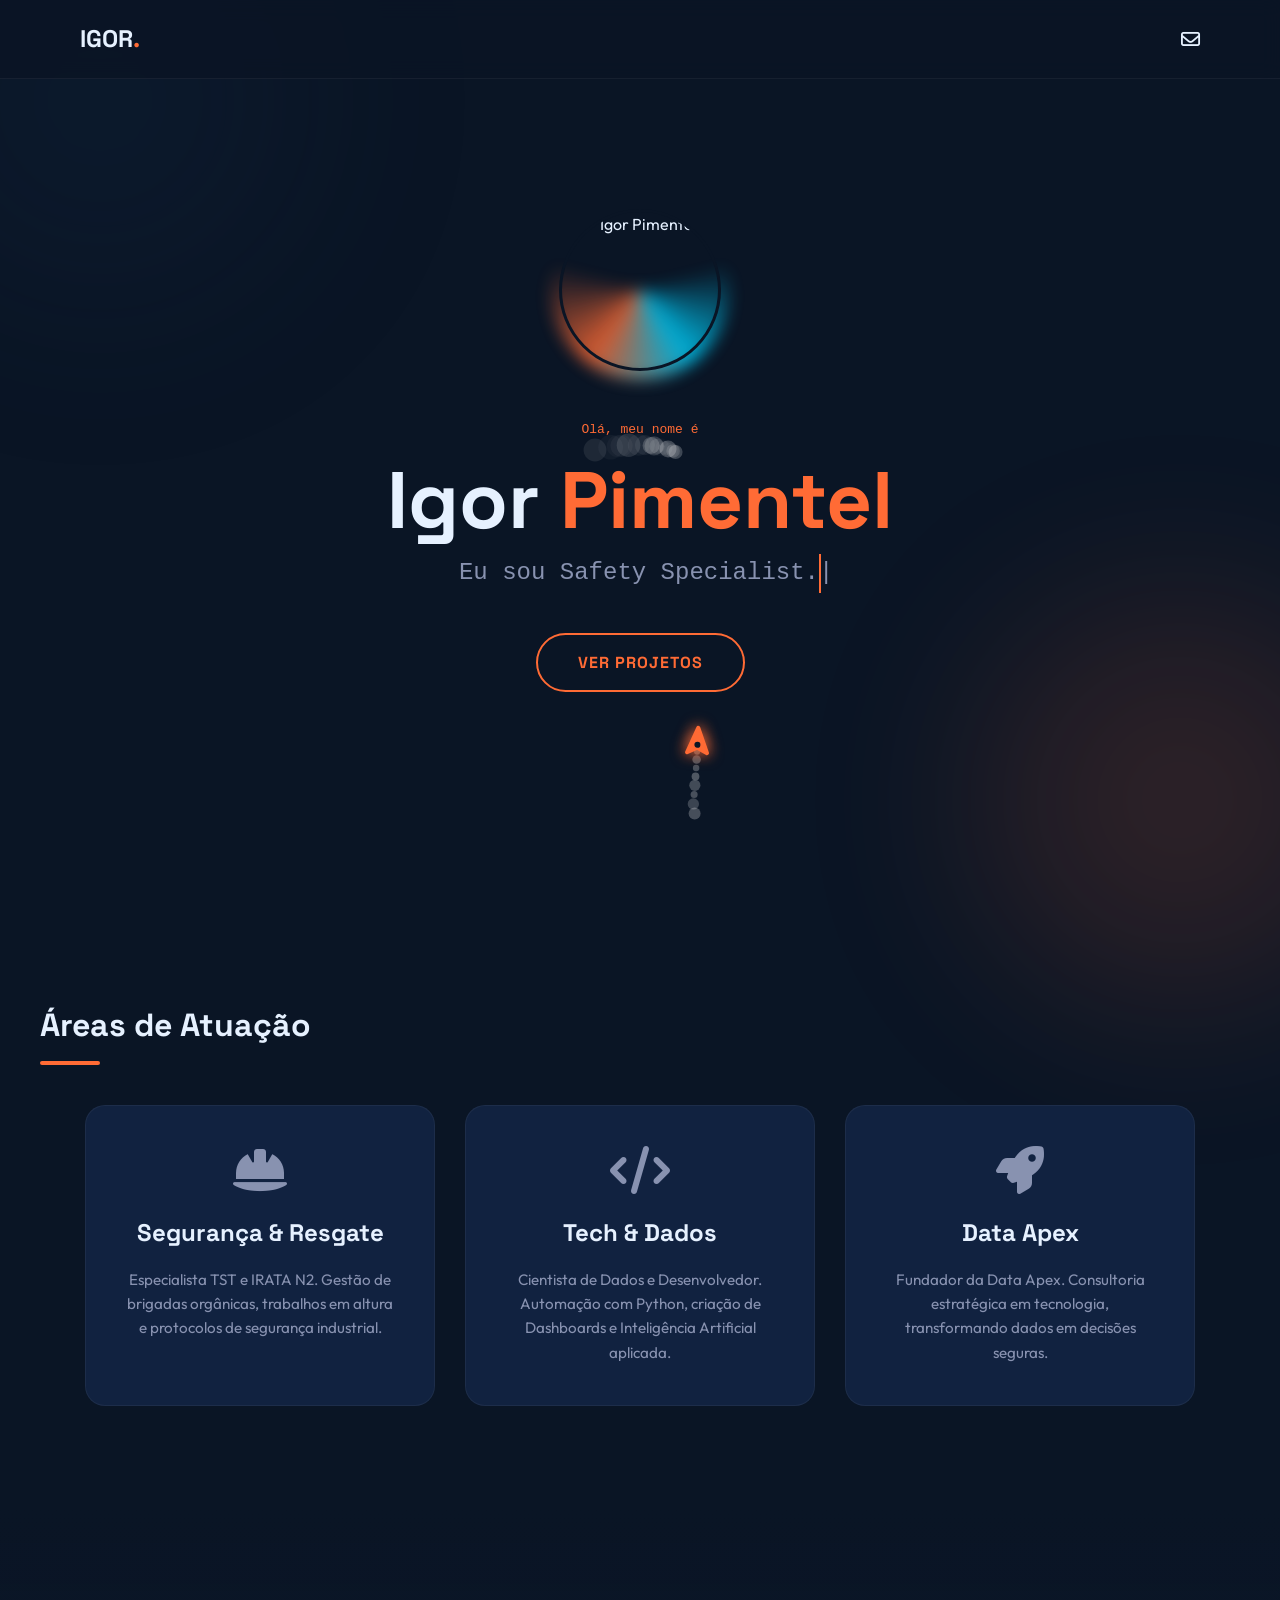
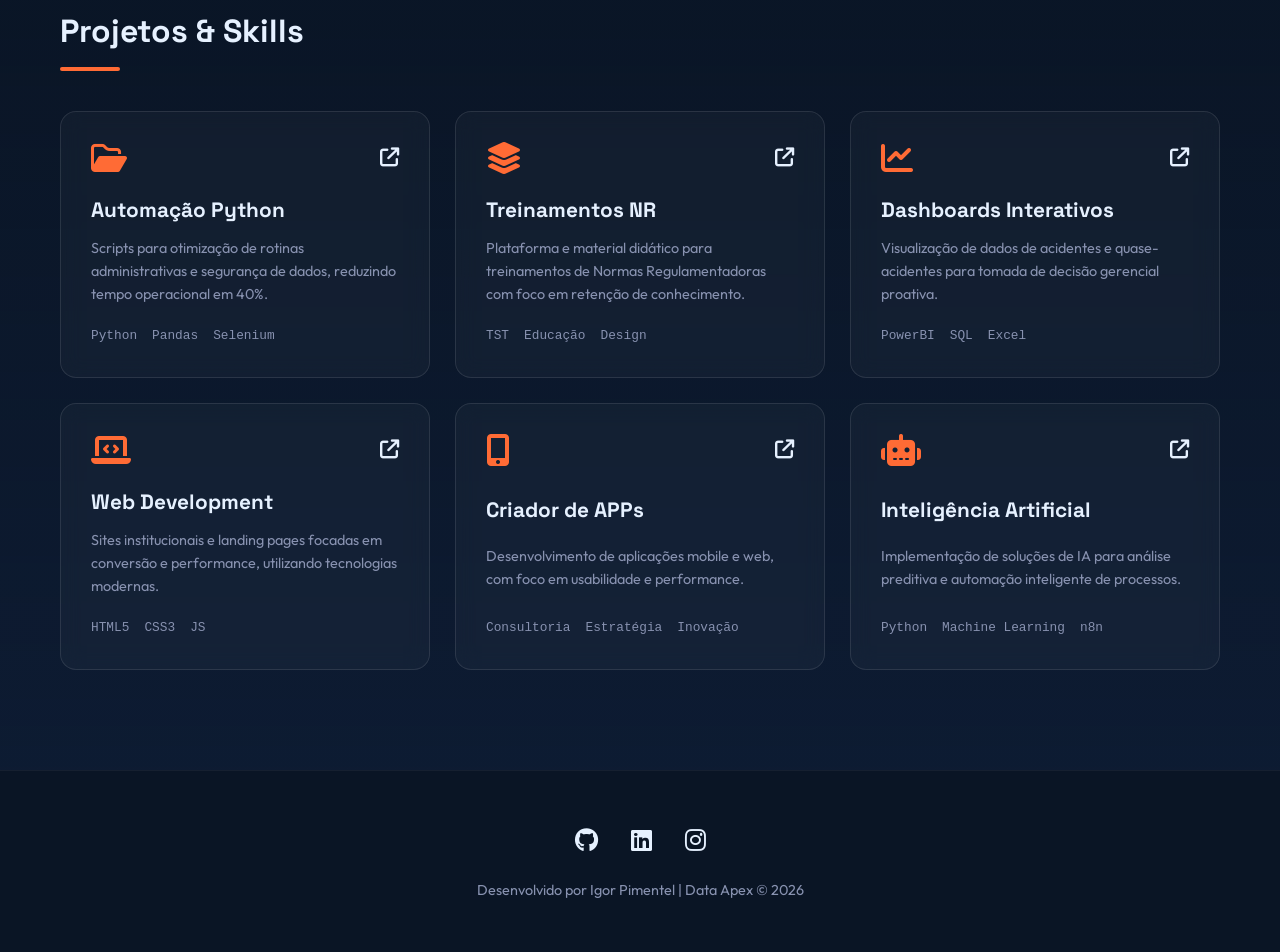
==== index.html @ d1f138ff "ATUALIZANDO FOTO DE PERFIL" ====
<!DOCTYPE html>
<html lang="pt-br">
<head>
    <meta charset="UTF-8">
    <meta name="viewport" content="width=device-width, initial-scale=1.0">
    <title>Igor Pimentel | Portfólio</title>
    <link rel="preconnect" href="https://fonts.googleapis.com">
    <link rel="preconnect" href="https://fonts.gstatic.com" crossorigin>
    <link href="https://fonts.googleapis.com/css2?family=Outfit:wght@300;400;700&family=Space+Grotesk:wght@400;600;700&display=swap" rel="stylesheet">
    <link rel="stylesheet" href="https://cdnjs.cloudflare.com/ajax/libs/font-awesome/6.4.0/css/all.min.css">

    <style>
        /* =========================================
           VARIAVEIS E RESET (DESIGN SYSTEM)
           ========================================= */
        :root {
            --bg-dark: #0a1525; /* Azul Marinho Profundo */
            --bg-card: #112240; /* Azul Intermediário */
            --primary-blue: #1d3557; 
            --accent-orange: #ff6b35; /* Laranja Vibrante */
            --accent-glow: rgba(255, 107, 53, 0.4);
            --text-main: #e6f1ff;
            --text-secondary: #8892b0;
            --font-display: 'Space Grotesk', sans-serif;
            --font-body: 'Outfit', sans-serif;
            --transition: all 0.3s cubic-bezier(0.645, 0.045, 0.355, 1);
	    --perfil-size: 180px; /* Tamanho da imagem */
            --glow-color: #ff6b35;
            --secondary-glow: #00d2ff; /* Tom azul para contraste moderno */
        }

	.profile-container {
            display: flex;
            justify-content: center;
            align-items: center;
            margin-bottom: 40px; /* Espaço antes do texto */
            position: relative;
            width: var(--perfil-size);
            height: var(--perfil-size);
            margin-left: auto;
            margin-right: auto;
        }

        /* A imagem redonda */
        .profile-img {
            width: 90%; /* Ligeiramente menor que o container para dar espaço à borda */
            height: 90%;
            border-radius: 50%;
            object-fit: cover;
            border: 3px solid var(--bg-dark);
            z-index: 2; /* Fica sobre a animação */
            position: relative;
        }

        /* O anel de animação moderno */
        .profile-ring {
            position: absolute;
            top: 0;
            left: 0;
            width: 100%;
            height: 100%;
            border-radius: 50%;
            z-index: 1;
            /* Gradiente cônico para efeito de rotação modern */
            background: conic-gradient(
                from 0deg,
                transparent 20%,
                var(--secondary-glow) 40%,
                var(--glow-color) 60%,
                transparent 80%
            );
            animation: rotate-ring 4s linear infinite;
            filter: blur(8px); /* Efeito de brilho suave */
            opacity: 0.8;
        }

        /* Animação de rotação */
        @keyframes rotate-ring {
            0% {
                transform: rotate(0deg);
            }
            100% {
                transform: rotate(360deg);
            }
        }

        * {
            margin: 0;
            padding: 0;
            box-sizing: border-box;
        }

        html {
            scroll-behavior: smooth;
        }

        body {
            background-color: var(--bg-dark);
            color: var(--text-main);
            font-family: var(--font-body);
            line-height: 1.6;
            overflow-x: hidden;
            position: relative;
        }

        /* Elementos de fundo decorativos (Parallax sutil) */
        body::before, body::after {
            content: '';
            position: fixed;
            width: 400px;
            height: 400px;
            border-radius: 50%;
            filter: blur(100px);
            z-index: -1;
            opacity: 0.15;
            animation: floatBackground 20s infinite alternate;
        }

        body::before {
            background: var(--primary-blue);
            top: -100px;
            left: -100px;
        }

        body::after {
            background: var(--accent-orange);
            bottom: -100px;
            right: -100px;
            animation-delay: -10s;
        }

        /* =========================================
           UTILITÁRIOS E ANIMAÇÕES
           ========================================= */
        .container {
            max-width: 1200px;
            margin: 0 auto;
            padding: 0 20px;
        }

        /* Classe para Scroll Reveal (JavaScript ativa isso) */
        .reveal {
            opacity: 0;
            transform: translateY(50px);
            transition: all 0.8s ease-out;
        }

        .reveal.active {
            opacity: 1;
            transform: translateY(0);
        }

        @keyframes floatBackground {
            0% { transform: translate(0, 0); }
            100% { transform: translate(50px, 50px); }
        }

        @keyframes pulse-orange {
            0% { box-shadow: 0 0 0 0 rgba(255, 107, 53, 0.7); }
            70% { box-shadow: 0 0 0 15px rgba(255, 107, 53, 0); }
            100% { box-shadow: 0 0 0 0 rgba(255, 107, 53, 0); }
        }

        /* =========================================
           NAVBAR
           ========================================= */
        nav {
            display: flex;
            justify-content: space-between;
            align-items: center;
            padding: 20px 0;
            position: fixed;
            width: 100%;
            top: 0;
            z-index: 100;
            backdrop-filter: blur(10px);
            background: rgba(10, 21, 37, 0.8);
            border-bottom: 1px solid rgba(255, 255, 255, 0.05);
        }

        .logo {
            font-family: var(--font-display);
            font-weight: 700;
            font-size: 1.5rem;
            color: var(--text-main);
            padding-left: 20px;
        }
        
        .logo span { color: var(--accent-orange); }

        /* =========================================
           HERO SECTION
           ========================================= */
        .hero {
            height: 100vh;
            display: flex;
            align-items: center;
            justify-content: center;
            text-align: center;
            position: relative;
        }

        .hero-content h1 {
            font-family: var(--font-display);
            font-size: clamp(2.5rem, 8vw, 5rem);
            font-weight: 700;
            margin-bottom: 10px;
            line-height: 1.1;
        }

        .hero-content h1 .highlight {
            color: var(--accent-orange);
            display: inline-block;
            transition: var(--transition);
        }
        
        .hero-content h1:hover .highlight {
            text-shadow: 0 0 20px var(--accent-glow);
            transform: scale(1.02);
        }

        .typewriter {
            font-size: clamp(1rem, 4vw, 1.5rem);
            color: var(--text-secondary);
            margin-bottom: 40px;
            font-family: monospace;
            min-height: 1.6em; /* Evita pulo de layout */
        }

        .cursor {
            display: inline-block;
            width: 2px;
            background-color: var(--accent-orange);
            animation: blink 1s infinite;
        }

        @keyframes blink { 50% { opacity: 0; } }

        .cta-btn {
            display: inline-block;
            padding: 15px 40px;
            background: transparent;
            color: var(--accent-orange);
            border: 2px solid var(--accent-orange);
            border-radius: 50px;
            font-weight: 700;
            text-decoration: none;
            transition: var(--transition);
            font-family: var(--font-display);
            letter-spacing: 1px;
            position: relative;
            overflow: hidden;
            z-index: 1;
        }

        .cta-btn::before {
            content: '';
            position: absolute;
            top: 0; left: 0; bottom: 0; right: 0;
            background: var(--accent-orange);
            z-index: -1;
            transform: scaleX(0);
            transform-origin: left;
            transition: transform 0.3s ease-out;
        }

        .cta-btn:hover {
            color: #fff;
            box-shadow: 0 0 20px var(--accent-glow);
        }

        .cta-btn:hover::before {
            transform: scaleX(1);
        }

        /* =========================================
           SEÇÃO MEUS MUNDOS (Cards Horizontais)
           ========================================= */
        .section-title {
            font-family: var(--font-display);
            font-size: 2rem;
            margin-bottom: 40px;
            position: relative;
            display: inline-block;
        }

        .section-title::after {
            content: '';
            display: block;
            width: 60px;
            height: 4px;
            background: var(--accent-orange);
            margin-top: 10px;
            border-radius: 2px;
        }

        .worlds-section {
            padding: 100px 0;
        }

        .worlds-grid {
            display: flex;
            justify-content: center;
            gap: 30px;
            flex-wrap: wrap;
        }

        .world-card {
            background: var(--bg-card);
            padding: 40px;
            border-radius: 20px;
            flex: 1;
            min-width: 280px;
            max-width: 350px;
            text-align: center;
            border: 1px solid rgba(255, 255, 255, 0.05);
            transition: var(--transition);
            position: relative;
            overflow: hidden;
        }

        .world-card:hover {
            transform: translateY(-15px);
            border-color: var(--accent-orange);
            box-shadow: 0 20px 40px rgba(0,0,0,0.4);
        }

        .world-icon {
            font-size: 3rem;
            color: var(--text-secondary);
            margin-bottom: 20px;
            transition: var(--transition);
        }

        .world-card:hover .world-icon {
            color: var(--accent-orange);
            transform: scale(1.2) rotate(5deg);
        }

        .world-card h3 {
            font-family: var(--font-display);
            font-size: 1.5rem;
            margin-bottom: 15px;
            color: var(--text-main);
        }

        .world-card p {
            color: var(--text-secondary);
            font-size: 0.95rem;
        }

        /* =========================================
           PROJETOS & SKILLS (Glassmorphism Grid)
           ========================================= */
        .projects-section {
            padding: 100px 0;
            background: linear-gradient(180deg, var(--bg-dark) 0%, rgba(17, 34, 64, 0.5) 100%);
        }

        .projects-grid {
            display: grid;
            grid-template-columns: repeat(auto-fit, minmax(280px, 1fr));
            gap: 25px;
        }

        .project-card {
            /* Glassmorphism Effect */
            background: rgba(255, 255, 255, 0.03);
            backdrop-filter: blur(10px);
            -webkit-backdrop-filter: blur(10px);
            border: 1px solid rgba(255, 255, 255, 0.1);
            border-radius: 16px;
            padding: 30px;
            transition: var(--transition);
            display: flex;
            flex-direction: column;
            justify-content: space-between;
        }

        .project-card:hover {
            background: rgba(255, 255, 255, 0.07);
            border-color: var(--accent-orange);
            transform: translateY(-5px);
        }

        .card-header {
            display: flex;
            justify-content: space-between;
            align-items: flex-start;
            margin-bottom: 20px;
        }

        .folder-icon {
            color: var(--accent-orange);
            font-size: 2rem;
        }

        .external-link {
            color: var(--text-main);
            font-size: 1.2rem;
            transition: var(--transition);
        }
        
        .external-link:hover { color: var(--accent-orange); }

        .project-card h4 {
            font-family: var(--font-display);
            font-size: 1.3rem;
            margin-bottom: 10px;
            color: var(--text-main);
        }

        .project-card p {
            font-size: 0.9rem;
            color: var(--text-secondary);
            margin-bottom: 20px;
        }

        .tech-stack {
            display: flex;
            gap: 15px;
            font-size: 0.8rem;
            color: var(--text-secondary);
            font-family: monospace;
        }

        /* =========================================
           FOOTER
           ========================================= */
        footer {
            text-align: center;
            padding: 50px 0;
            border-top: 1px solid rgba(255, 255, 255, 0.05);
            font-size: 0.9rem;
            color: var(--text-secondary);
        }

        .social-links {
            margin-bottom: 20px;
        }

        .social-links a {
            color: var(--text-main);
            font-size: 1.5rem;
            margin: 0 15px;
            transition: var(--transition);
        }

        .social-links a:hover {
            color: var(--accent-orange);
            transform: translateY(-3px);
            display: inline-block;
        }

        /* Responsividade */
        @media (max-width: 768px) {
            .hero-content h1 { font-size: 3rem; }
            .section-title { font-size: 1.8rem; }
            .worlds-grid { flex-direction: column; }
            .world-card { max-width: 100%; }
        }
    </style>
</head>
<body>

    <nav>
        <div class="container" style="display: flex; justify-content: space-between; align-items: center; width: 100%;">
            <div class="logo">IGOR<span>.</span></div>
            <div style="padding-right: 20px;">
                <a href="mailto:dataapex25@gmail.com" style="color: var(--text-main); text-decoration: none; font-size: 1.2rem;"><i class="fa-regular fa-envelope"></i></a>
            </div>
        </div>
    </nav>

<header class="hero">
        <div class="container hero-content">
            
            <div class="profile-container reveal active">
                <div class="profile-ring"></div>
                <img src="/Portfolio-main/IMAGEM/IGOR.jpg" alt="Igor Pimentel" class="profile-img">
            </div>
            
            <p style="color: var(--accent-orange); font-family: monospace; margin-bottom: 15px;">Olá, meu nome é</p>
            <h1>Igor <span class="highlight">Pimentel</span></h1>
            <div class="typewriter">
                Eu sou <span id="typewriter-text"></span><span class="cursor">|</span>
            </div>
            <a href="#projetos" class="cta-btn">VER PROJETOS</a>
        </div>
    </header>

    <section class="worlds-section container" id="mundos">
        <h2 class="section-title reveal">Áreas de Atuação</h2>
        
        <div class="worlds-grid">
            <div class="world-card reveal">
                <i class="fa-solid fa-helmet-safety world-icon"></i>
                <h3>Segurança & Resgate</h3>
                <p>Especialista TST e IRATA N2. Gestão de brigadas orgânicas, trabalhos em altura e protocolos de segurança industrial.</p>
            </div>

            <div class="world-card reveal" style="transition-delay: 100ms;">
                <i class="fa-solid fa-code world-icon"></i>
                <h3>Tech & Dados</h3>
                <p>Cientista de Dados e Desenvolvedor. Automação com Python, criação de Dashboards e Inteligência Artificial aplicada.</p>
            </div>

            <div class="world-card reveal" style="transition-delay: 200ms;">
                <i class="fa-solid fa-rocket world-icon"></i>
                <h3>Data Apex</h3>
                <p>Fundador da Data Apex. Consultoria estratégica em tecnologia, transformando dados em decisões seguras.</p>
            </div>
        </div>
    </section>

    <section class="projects-section" id="projetos">
        <div class="container">
            <h2 class="section-title reveal">Projetos & Skills</h2>
            
            <div class="projects-grid">
                
                <div class="project-card reveal">
                    <div class="card-header">
                        <i class="fa-regular fa-folder-open folder-icon"></i>
                        <a href="#" class="external-link"><i class="fa-solid fa-arrow-up-right-from-square"></i></a>
                    </div>
                    <h4>Automação Python</h4>
                    <p>Scripts para otimização de rotinas administrativas e segurança de dados, reduzindo tempo operacional em 40%.</p>
                    <div class="tech-stack">
                        <span>Python</span>
                        <span>Pandas</span>
                        <span>Selenium</span>
                    </div>
                </div>

                <div class="project-card reveal" style="transition-delay: 100ms;">
                    <div class="card-header">
                        <i class="fa-solid fa-layer-group folder-icon"></i>
                        <a href="#" class="external-link"><i class="fa-solid fa-arrow-up-right-from-square"></i></a>
                    </div>
                    <h4>Treinamentos NR</h4>
                    <p>Plataforma e material didático para treinamentos de Normas Regulamentadoras com foco em retenção de conhecimento.</p>
                    <div class="tech-stack">
                        <span>TST</span>
                        <span>Educação</span>
                        <span>Design</span>
                    </div>
                </div>

                <div class="project-card reveal" style="transition-delay: 200ms;">
                    <div class="card-header">
                        <i class="fa-solid fa-chart-line folder-icon"></i>
                        <a href="#" class="external-link"><i class="fa-solid fa-arrow-up-right-from-square"></i></a>
                    </div>
                    <h4>Dashboards Interativos</h4>
                    <p>Visualização de dados de acidentes e quase-acidentes para tomada de decisão gerencial proativa.</p>
                    <div class="tech-stack">
                        <span>PowerBI</span>
                        <span>SQL</span>
                        <span>Excel</span>
                    </div>
                </div>

                <div class="project-card reveal" style="transition-delay: 300ms;">
                    <div class="card-header">
                        <i class="fa-solid fa-laptop-code folder-icon"></i>
                        <a href="#" class="external-link"><i class="fa-solid fa-arrow-up-right-from-square"></i></a>
                    </div>
                    <h4>Web Development</h4>
                    <p>Sites institucionais e landing pages focadas em conversão e performance, utilizando tecnologias modernas.</p>
                    <div class="tech-stack">
                        <span>HTML5</span>
                        <span>CSS3</span>
                        <span>JS</span>
                    </div>
                </div>

                <div class="project-card reveal" style="transition-delay: 400ms;">
                    <div class="card-header">
                        <i class="fa-solid fa-mobile-screen-button folder-icon"></i>
                        <a href="#" class="external-link"><i class="fa-solid fa-arrow-up-right-from-square"></i></a>
                    </div>
                    <h4>Criador de APPs</h4>
                    <p>Desenvolvimento de aplicações mobile e web, com foco em usabilidade e performance.</p>
                    <div class="tech-stack">
                        <span>Consultoria</span>
                        <span>Estratégia</span>
                        <span>Inovação</span>
                    </div>
                </div>

                <div class="project-card reveal" style="transition-delay: 500ms;">
                    <div class="card-header">
                        <i class="fa-solid fa-robot folder-icon"></i>
                        <a href="#" class="external-link"><i class="fa-solid fa-arrow-up-right-from-square"></i></a>
                    </div>
                    <h4>Inteligência Artificial</h4>
                    <p>Implementação de soluções de IA para análise preditiva e automação inteligente de processos.</p>
                    <div class="tech-stack">
                        <span>Python</span>
                        <span>Machine Learning</span>
                        <span>n8n</span>
                    </div>
                </div>

            </div>
        </div>
    </section>

    <footer>
        <div class="container">
            <div class="social-links">
                <a href="https://github.com/FreshMeatOFC"><i class="fa-brands fa-github"></i></a>
                <a href="https://www.linkedin.com/in/igor-pimentel-856992246"><i class="fa-brands fa-linkedin"></i></a>
                <a href="#"><i class="fa-brands fa-instagram"></i></a>
            </div>
            <p>Desenvolvido por Igor Pimentel | Data Apex &copy; 2026</p>
        </div>
    </footer>

    <canvas id="canvas-plane"></canvas>

<style>
    /* Estilo para garantir que o canvas fique sobre o fundo, mas não bloqueie cliques */
    #canvas-plane {
        position: fixed;
        top: 0;
        left: 0;
        width: 100%;
        height: 100%;
        z-index: 50; /* Fica acima do fundo, mas abaixo do menu (que é z-index 100) */
        pointer-events: none; /* ESSENCIAL: Permite clicar nos botões através do avião */
    }
</style>

<script>
    (function() {
        const canvas = document.getElementById('canvas-plane');
        const ctx = canvas.getContext('2d');

        let width, height;
        // Variáveis de Movimento
        let mouse = { x: window.innerWidth / 2, y: window.innerHeight / 2, lastMove: Date.now(), moving: false };
        let plane = { x: window.innerWidth / 2, y: window.innerHeight / 2, angle: 0, speed: 0.03 }; // Speed reduzido para mais "peso"
        let lastScrollY = window.scrollY; // Para calcular a física do scroll
        
        let particles = [];
        let orbitAngle = 0;

        // Configurações Visuais
        const TRAIL_COLOR = '255, 255, 255'; 
        const PLANE_COLOR = '#ff6b35'; 
        const ORBIT_RADIUS = 100; 
        const ORBIT_SPEED = 0.02; 

        // Ajustar tamanho do canvas
        function resize() {
            width = canvas.width = window.innerWidth;
            height = canvas.height = window.innerHeight;
        }
        window.addEventListener('resize', resize);
        resize();

        // Rastrear Mouse
        window.addEventListener('mousemove', (e) => {
            mouse.x = e.clientX;
            mouse.y = e.clientY;
            mouse.lastMove = Date.now();
            mouse.moving = true;
        });

        // Classe da Partícula (Fumaça)
        class Particle {
            constructor(x, y, angle) {
                this.x = x;
                this.y = y;
                this.life = 1; 
                this.decay = Math.random() * 0.03 + 0.01; 
                this.size = Math.random() * 3 + 2;
                // Joga a fumaça para trás
                this.vx = Math.cos(angle + Math.PI) * 2; 
                this.vy = Math.sin(angle + Math.PI) * 2;
            }

            update() {
                this.x += this.vx * 0.5;
                this.y += this.vy * 0.5;
                this.life -= this.decay;
                this.size += 0.2; 
            }

            draw() {
                ctx.beginPath();
                ctx.arc(this.x, this.y, this.size, 0, Math.PI * 2);
                ctx.fillStyle = `rgba(${TRAIL_COLOR}, ${this.life * 0.3})`;
                ctx.fill();
            }
        }

        // Desenhar o Avião
        function drawPlane(x, y, angle) {
            ctx.save();
            ctx.translate(x, y);
            ctx.rotate(angle);

            ctx.beginPath();
            ctx.moveTo(15, 0); 
            ctx.lineTo(-10, 10); 
            ctx.lineTo(-5, 0); 
            ctx.lineTo(-10, -10); 
            ctx.closePath();

            ctx.fillStyle = PLANE_COLOR;
            ctx.shadowBlur = 15;
            ctx.shadowColor = PLANE_COLOR;
            ctx.lineJoin = "round";
            ctx.lineWidth = 4;
            ctx.strokeStyle = PLANE_COLOR;
            ctx.stroke();
            ctx.fill();

            // Cockpit
            ctx.beginPath();
            ctx.fillStyle = "#0a1525";
            ctx.arc(-2, 0, 3, 0, Math.PI * 2);
            ctx.fill();

            ctx.restore();
        }

        // Loop de Animação Principal
        function animate() {
            ctx.clearRect(0, 0, width, height);

            // === FÍSICA DE SCROLL (A Mágica acontece aqui) ===
            const currentScrollY = window.scrollY;
            const scrollDelta = currentScrollY - lastScrollY;
            lastScrollY = currentScrollY;

            // Se rolamos a página, "empurramos" o avião na direção oposta
            // Isso cria a sensação de que ele ficou preso no espaço da página
            plane.y -= scrollDelta; 
            // ==================================================

            // 1. Lógica do Alvo
            let targetX, targetY;
            const timeSinceMove = Date.now() - mouse.lastMove;

            // Detecta se parou para orbitar
            if (timeSinceMove > 200 && Math.abs(scrollDelta) < 1) { 
                // Só orbita se o mouse parou E não estamos rolando a página loucamente
                mouse.moving = false;
                orbitAngle += ORBIT_SPEED;
                targetX = mouse.x + Math.cos(orbitAngle) * ORBIT_RADIUS;
                targetY = mouse.y + Math.sin(orbitAngle) * ORBIT_RADIUS;
            } else {
                targetX = mouse.x; 
                targetY = mouse.y;
            }

            // 2. Movimentação Suave (Lerp)
            const dx = targetX - plane.x;
            const dy = targetY - plane.y;
            
            plane.x += dx * plane.speed;
            plane.y += dy * plane.speed;

            // 3. Rotação
            const angle = Math.atan2(dy, dx);
            plane.angle = angle;

            // 4. Gerar Fumaça
            // Solta fumaça se mover o mouse, se orbitar ou se rolar a página
            if (Math.abs(dx) > 1 || Math.abs(dy) > 1 || !mouse.moving || Math.abs(scrollDelta) > 0) {
                particles.push(new Particle(plane.x, plane.y, plane.angle));
            }

            // 5. Atualizar Partículas
            for (let i = 0; i < particles.length; i++) {
                particles[i].update();
                particles[i].draw();
                if (particles[i].life <= 0) {
                    particles.splice(i, 1);
                    i--;
                }
            }

            drawPlane(plane.x, plane.y, plane.angle);
            requestAnimationFrame(animate);
        }

        animate();
    })();
</script>

    <script>
        // === Typewriter Effect (Efeito de Digitação) ===
        const textElement = document.getElementById('typewriter-text');
        const phrases = [
            "Safety Specialist.",
            "Data Scientist.",
            "Web Developer.",
            "Resgatista IRATA.",
            "Fundador da Data Apex.",
            "Apaixonado por tecnologia e segurança."
        ];
        
        let phraseIndex = 0;
        let charIndex = 0;
        let isDeleting = false;
        let typeSpeed = 100;

        function type() {
            const currentPhrase = phrases[phraseIndex];
            
            if (isDeleting) {
                textElement.textContent = currentPhrase.substring(0, charIndex - 1);
                charIndex--;
                typeSpeed = 50; // Mais rápido ao apagar
            } else {
                textElement.textContent = currentPhrase.substring(0, charIndex + 1);
                charIndex++;
                typeSpeed = 100; // Normal ao digitar
            }

            if (!isDeleting && charIndex === currentPhrase.length) {
                isDeleting = true;
                typeSpeed = 2000; // Pausa no final da frase
            } else if (isDeleting && charIndex === 0) {
                isDeleting = false;
                phraseIndex = (phraseIndex + 1) % phrases.length;
                typeSpeed = 500; // Pausa antes de começar a próxima
            }

            setTimeout(type, typeSpeed);
        }

        // Iniciar Typewriter
        document.addEventListener('DOMContentLoaded', type);


        // === Scroll Reveal Animation (Aparecer ao rolar) ===
        const revealElements = document.querySelectorAll('.reveal');

        const revealCallback = (entries, observer) => {
            entries.forEach(entry => {
                if (entry.isIntersecting) {
                    entry.target.classList.add('active');
                    observer.unobserve(entry.target); // Para animar apenas uma vez
                }
            });
        };

        const revealOptions = {
            threshold: 0.15, // Aciona quando 15% do elemento estiver visível
            rootMargin: "0px 0px -50px 0px"
        };

        const revealObserver = new IntersectionObserver(revealCallback, revealOptions);

        revealElements.forEach(element => {
            revealObserver.observe(element);
        });

    </script>
</body>
</html>
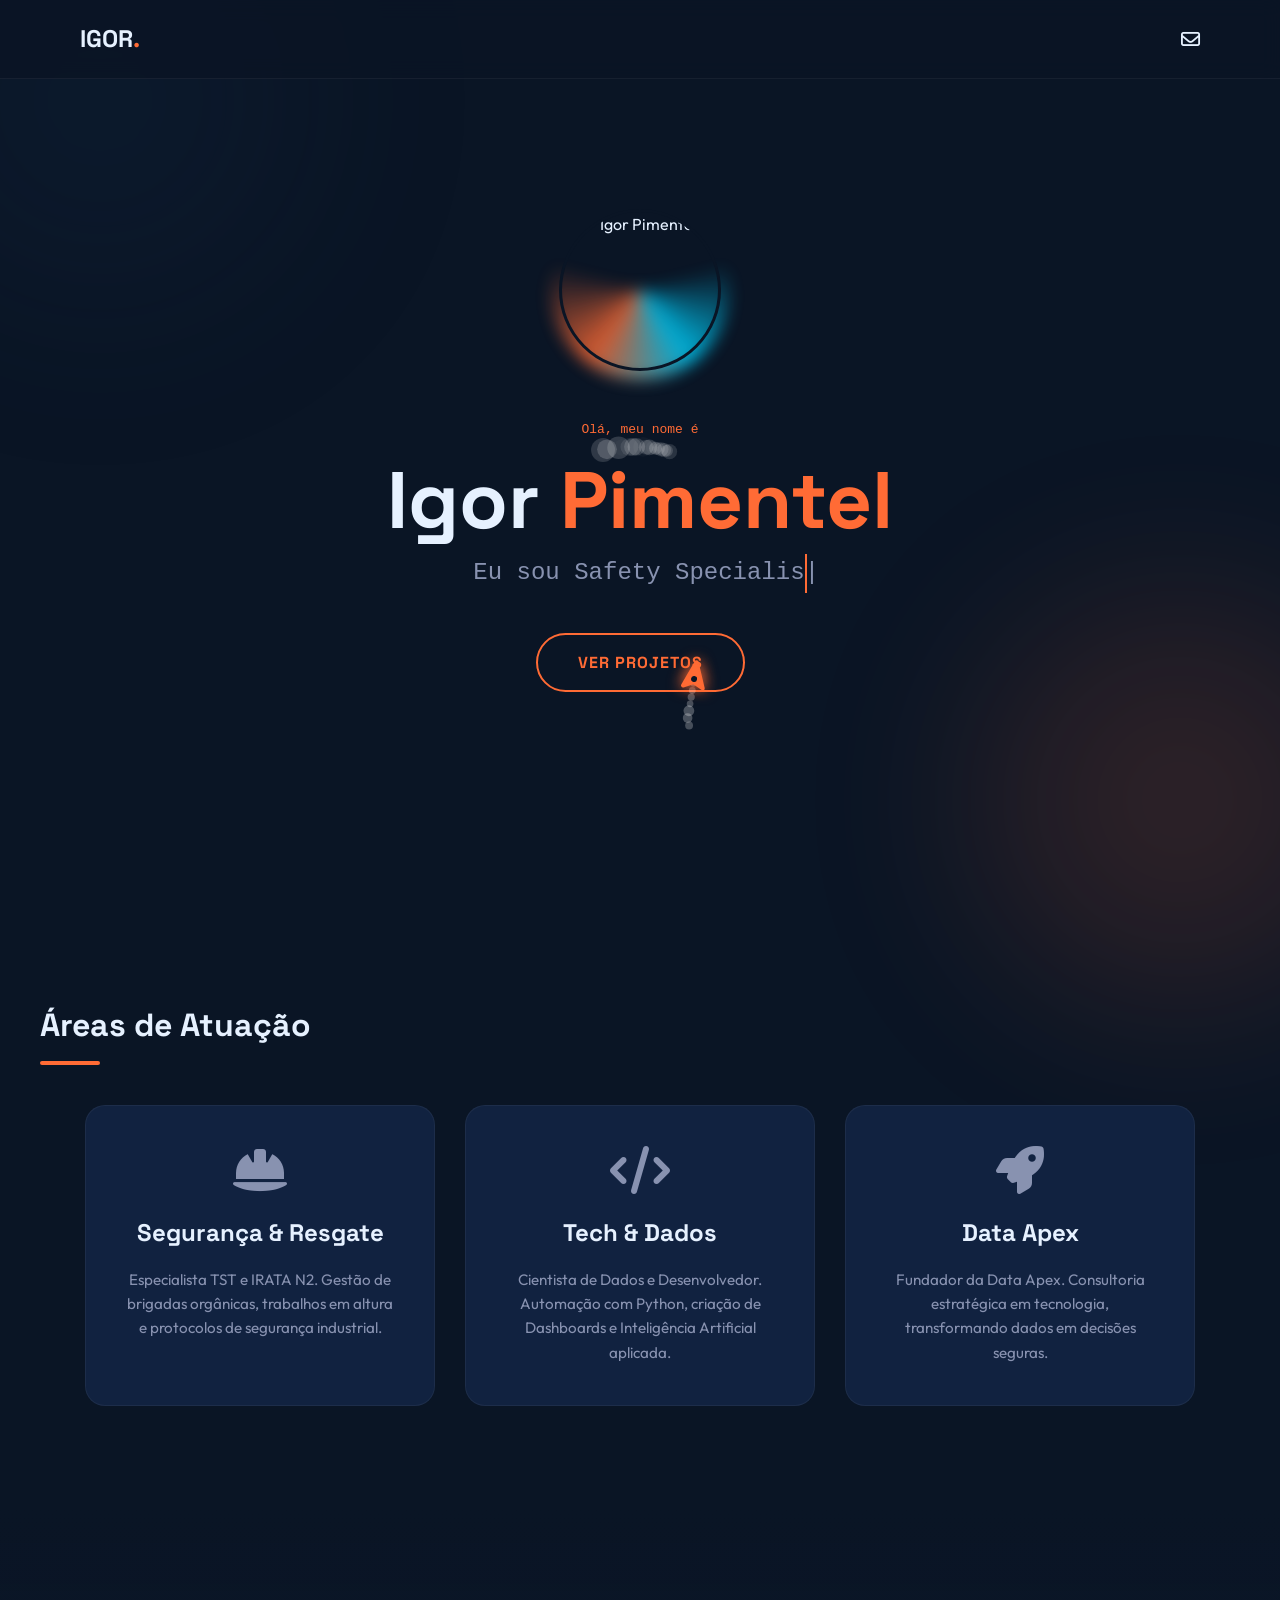
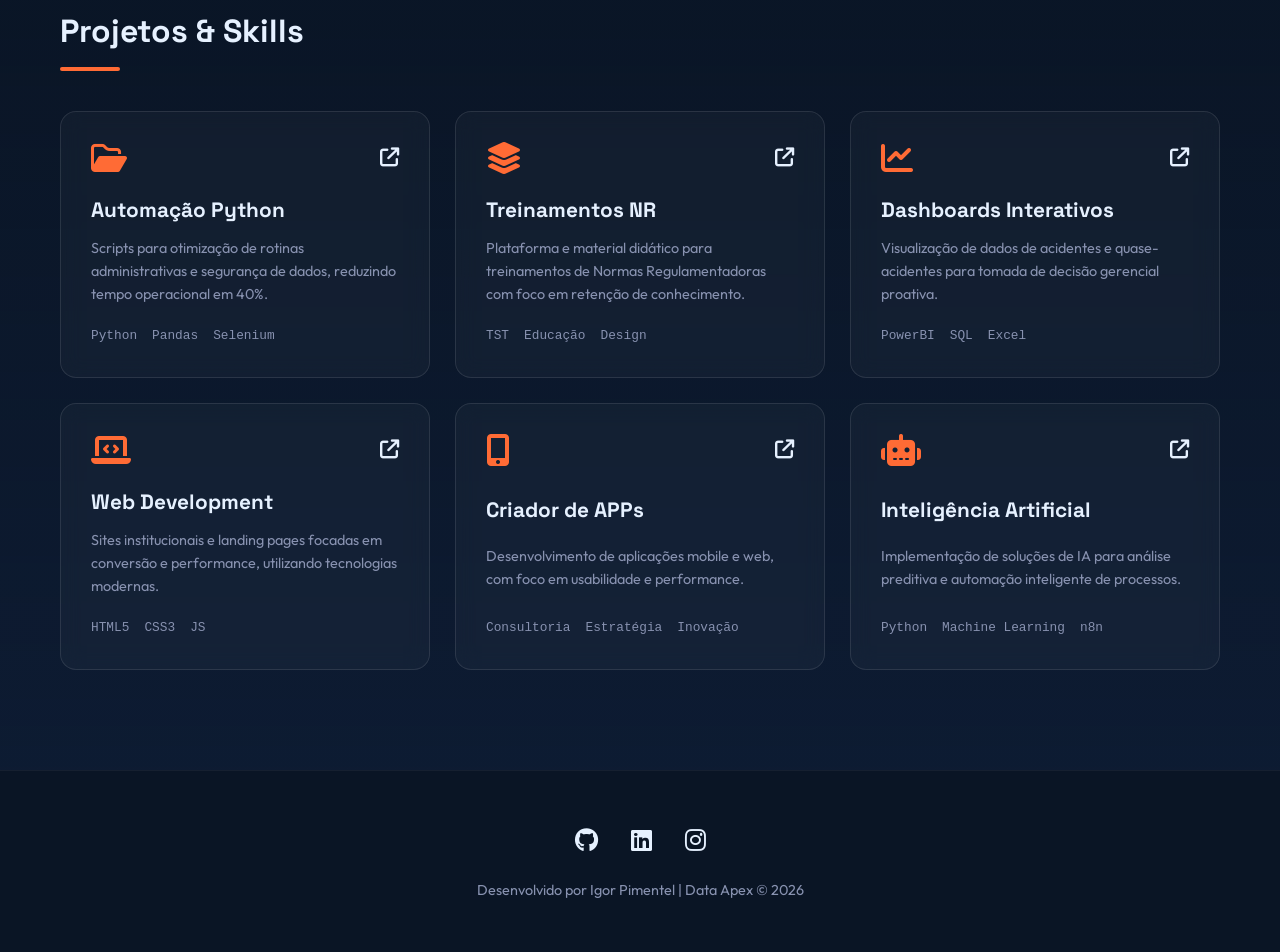
==== commit 9d9a54b8: "ATUALIZANDO FOTO DE PERFIL 1.0" ====
--- a/index.html
+++ b/index.html
@@ -477,7 +477,7 @@
             
             <div class="profile-container reveal active">
                 <div class="profile-ring"></div>
-                <img src="/Portfolio-main/IMAGEM/IGOR.jpg" alt="Igor Pimentel" class="profile-img">
+                <img src="/Portfolio-main/IMAGE/IGOR.jpg" alt="Igor Pimentel" class="profile-img">
             </div>
             
             <p style="color: var(--accent-orange); font-family: monospace; margin-bottom: 15px;">Olá, meu nome é</p>
@@ -866,3 +866,4 @@
 </body>
 </html>
 
+
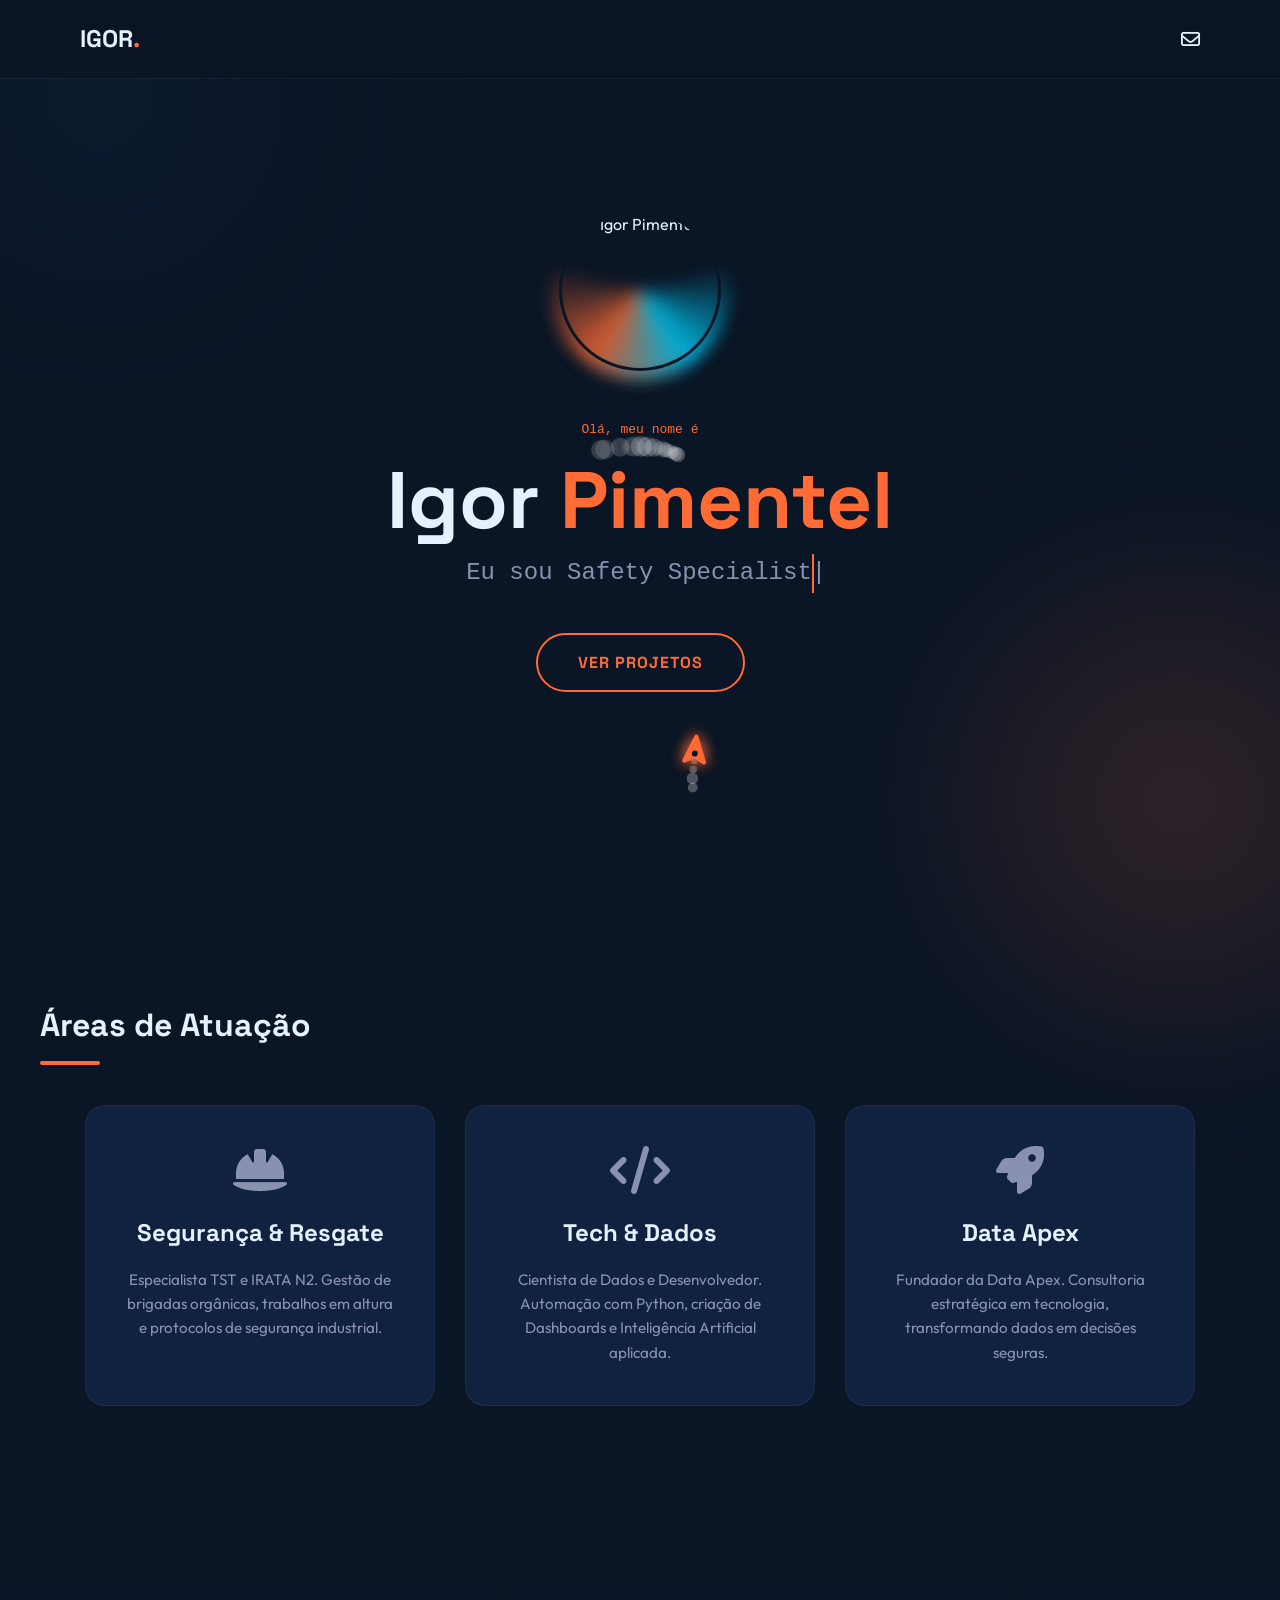
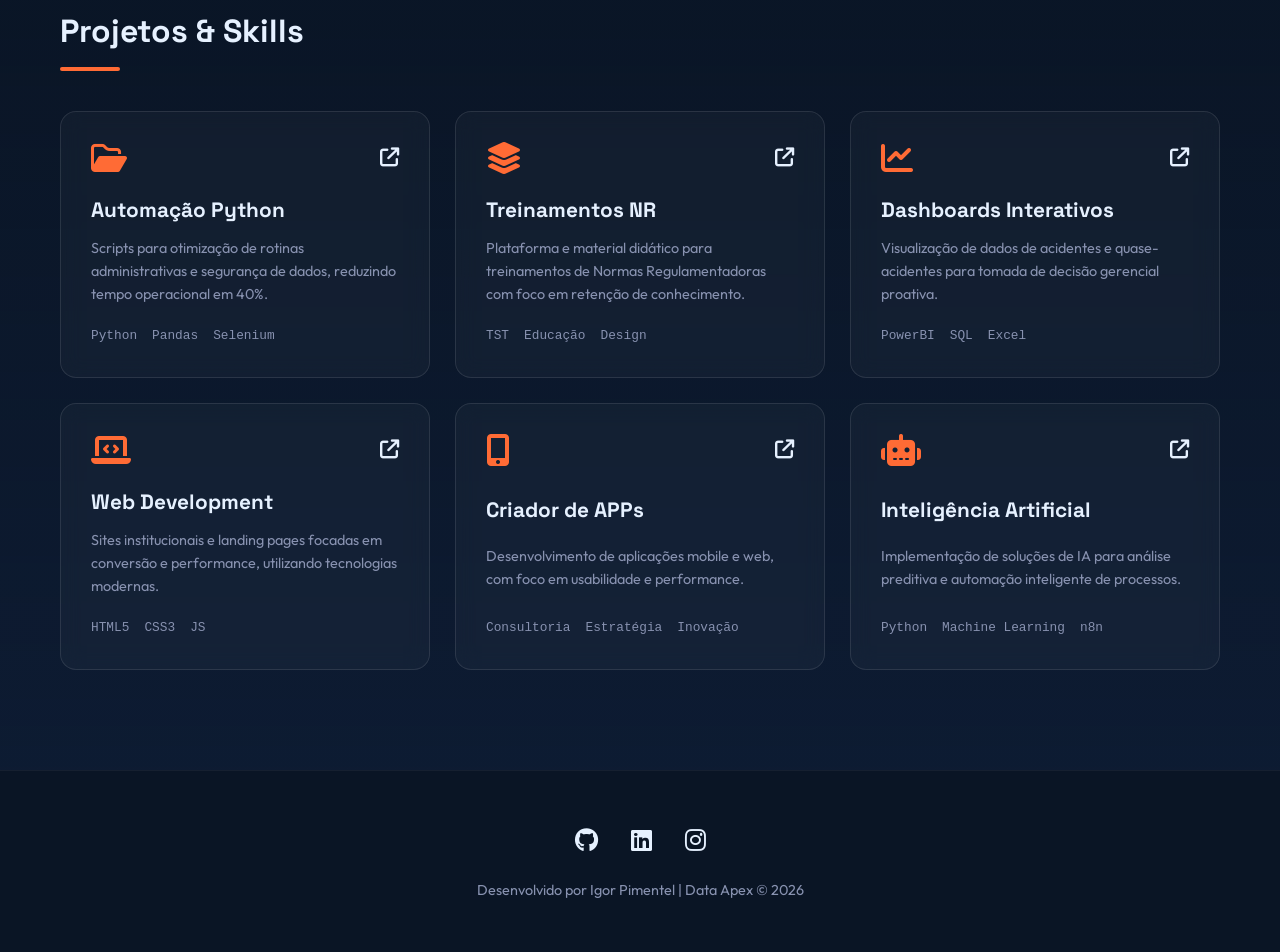
==== commit f79c730d: "MUDANÇA TEMPO DE DELAY" ====
--- a/index.html
+++ b/index.html
@@ -561,7 +561,7 @@
                     </div>
                 </div>
 
-                <div class="project-card reveal" style="transition-delay: 300ms;">
+                <div class="project-card reveal">
                     <div class="card-header">
                         <i class="fa-solid fa-laptop-code folder-icon"></i>
                         <a href="#" class="external-link"><i class="fa-solid fa-arrow-up-right-from-square"></i></a>
@@ -575,7 +575,7 @@
                     </div>
                 </div>
 
-                <div class="project-card reveal" style="transition-delay: 400ms;">
+                <div class="project-card reveal" style="transition-delay: 100ms;">
                     <div class="card-header">
                         <i class="fa-solid fa-mobile-screen-button folder-icon"></i>
                         <a href="#" class="external-link"><i class="fa-solid fa-arrow-up-right-from-square"></i></a>
@@ -589,7 +589,7 @@
                     </div>
                 </div>
 
-                <div class="project-card reveal" style="transition-delay: 500ms;">
+                <div class="project-card reveal" style="transition-delay: 200ms;">
                     <div class="card-header">
                         <i class="fa-solid fa-robot folder-icon"></i>
                         <a href="#" class="external-link"><i class="fa-solid fa-arrow-up-right-from-square"></i></a>
@@ -867,3 +867,4 @@
 </html>
 
 
+
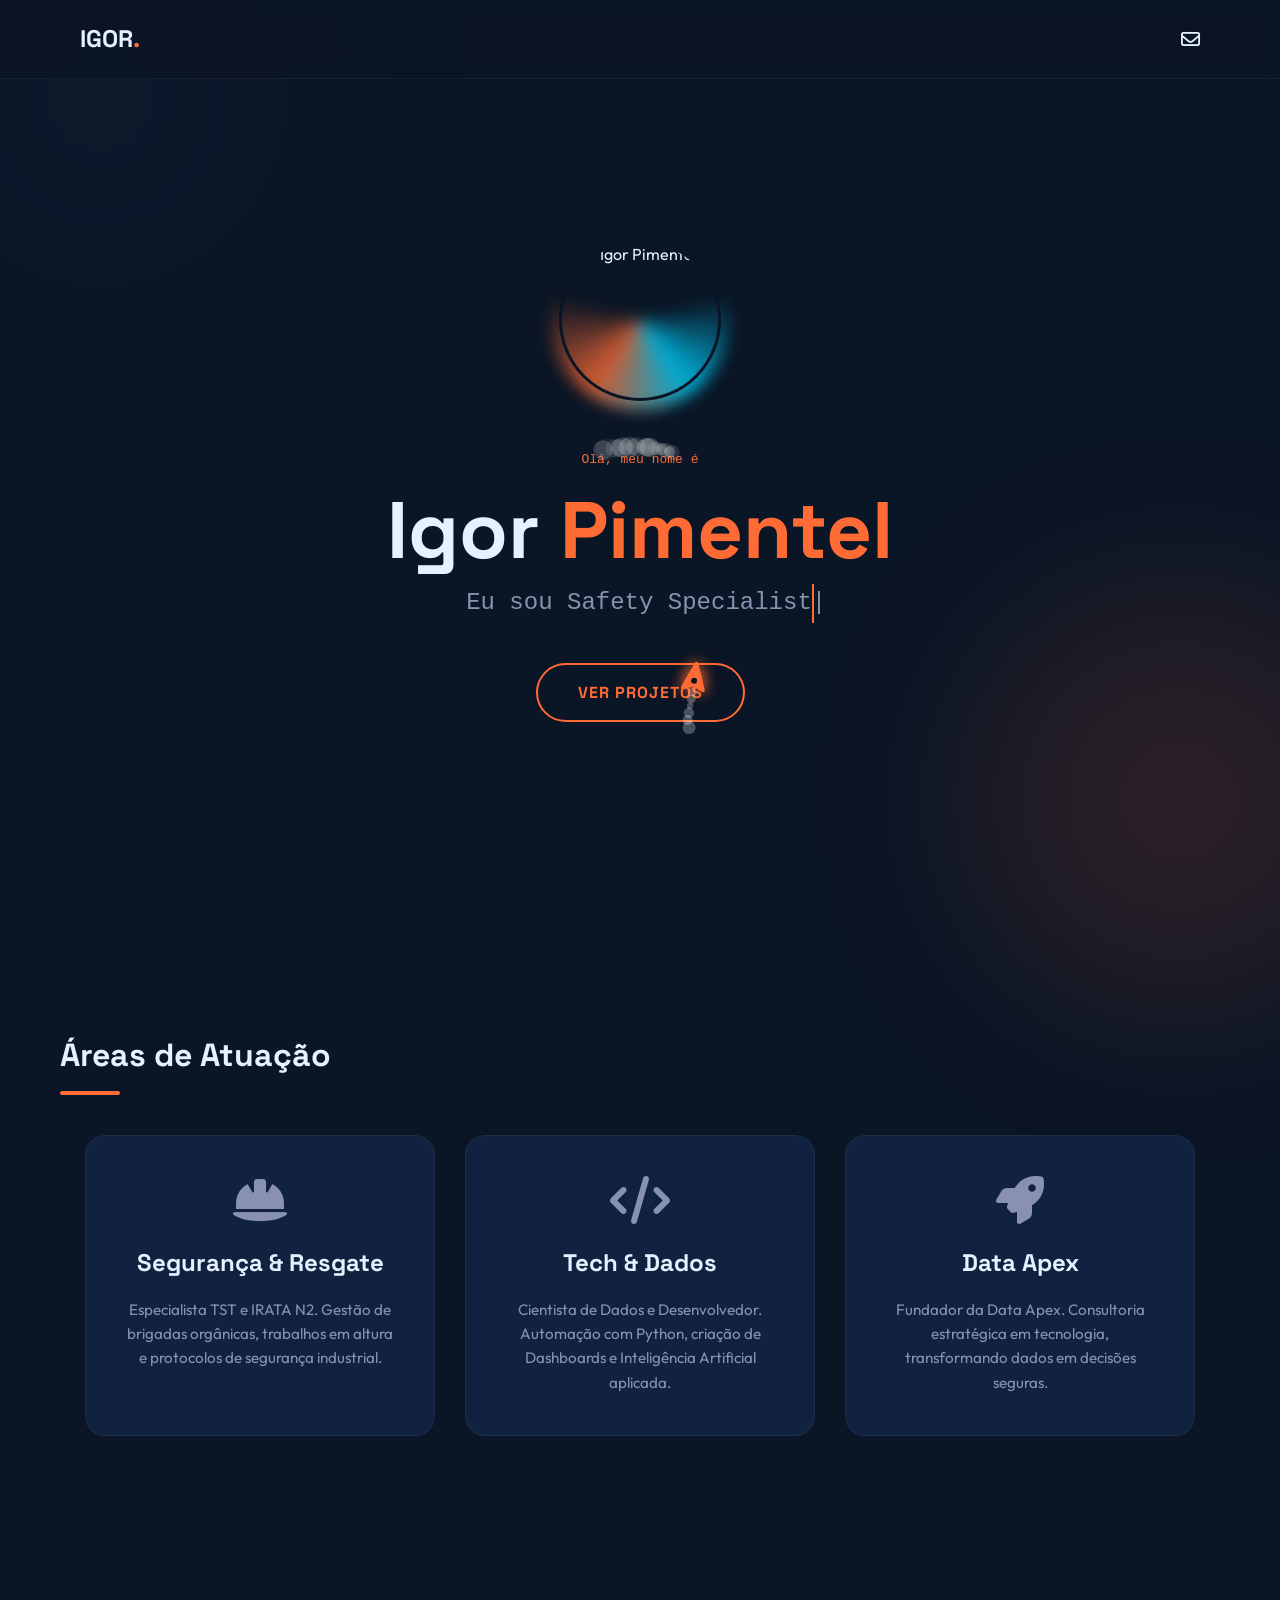
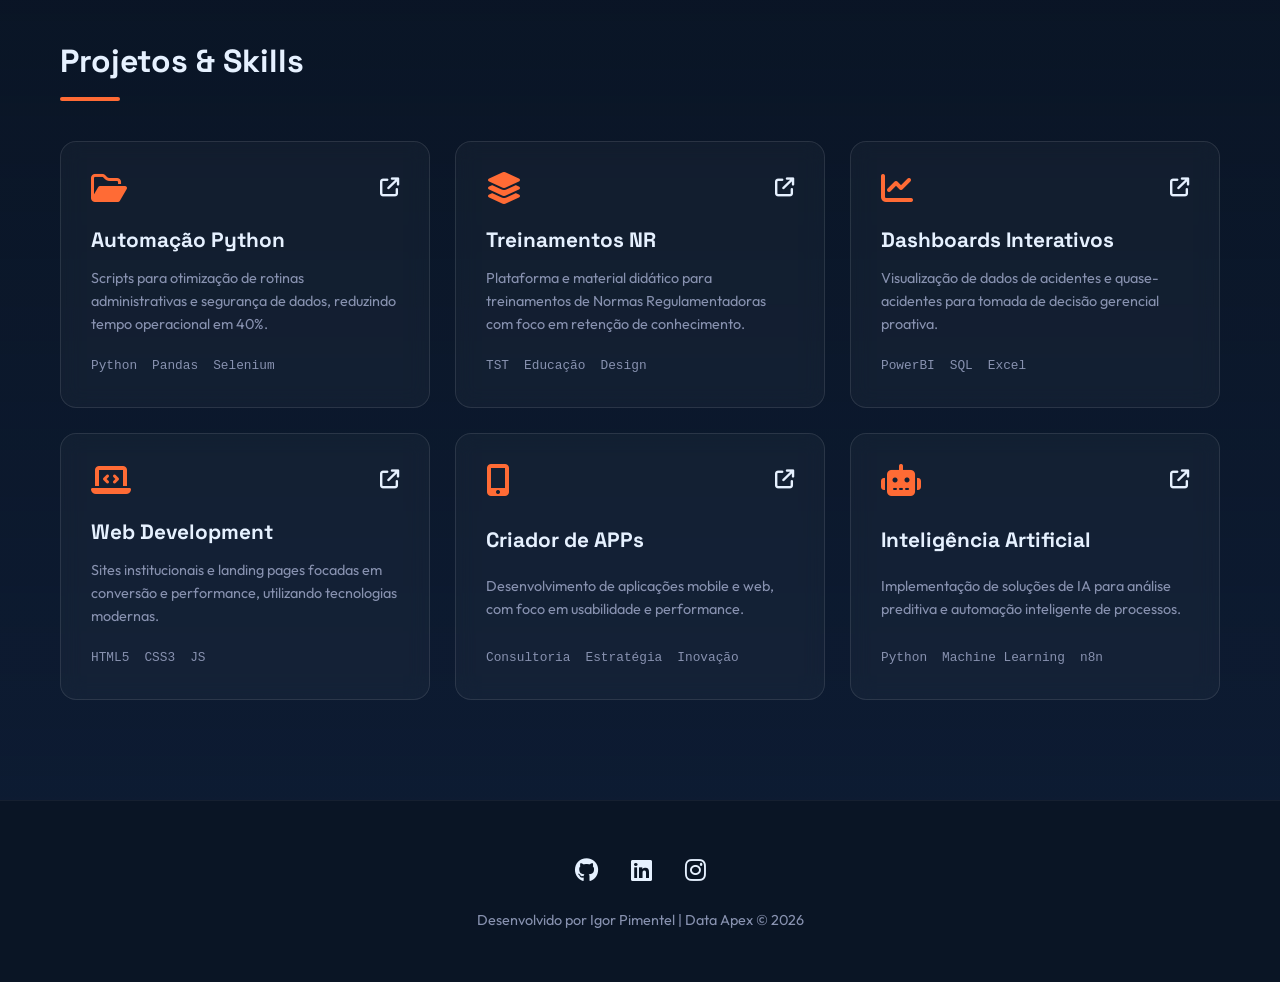
==== commit 0942f937: "FAVICON 02" ====
--- a/index.html
+++ b/index.html
@@ -8,6 +8,7 @@
     <link rel="preconnect" href="https://fonts.gstatic.com" crossorigin>
     <link href="https://fonts.googleapis.com/css2?family=Outfit:wght@300;400;700&family=Space+Grotesk:wght@400;600;700&display=swap" rel="stylesheet">
     <link rel="stylesheet" href="https://cdnjs.cloudflare.com/ajax/libs/font-awesome/6.4.0/css/all.min.css">
+	<link rel="icon" href="./IMAGE/logo_transparente1.png?v=2" type="image/png">
 
     <style>
         /* =========================================
@@ -24,12 +25,12 @@
             --font-display: 'Space Grotesk', sans-serif;
             --font-body: 'Outfit', sans-serif;
             --transition: all 0.3s cubic-bezier(0.645, 0.045, 0.355, 1);
-	    --perfil-size: 180px; /* Tamanho da imagem */
+	    	--perfil-size: 180px; /* Tamanho da imagem */
             --glow-color: #ff6b35;
             --secondary-glow: #00d2ff; /* Tom azul para contraste moderno */
         }
 
-	.profile-container {
+		.profile-container {
             display: flex;
             justify-content: center;
             align-items: center;
@@ -198,6 +199,7 @@
             justify-content: center;
             text-align: center;
             position: relative;
+			margin-top: 30px;
         }
 
         .hero-content h1 {
@@ -295,7 +297,7 @@
         }
 
         .worlds-section {
-            padding: 100px 0;
+            padding: 100px 20px;
         }
 
         .worlds-grid {
@@ -868,3 +870,7 @@
 
 
 
+
+
+
+
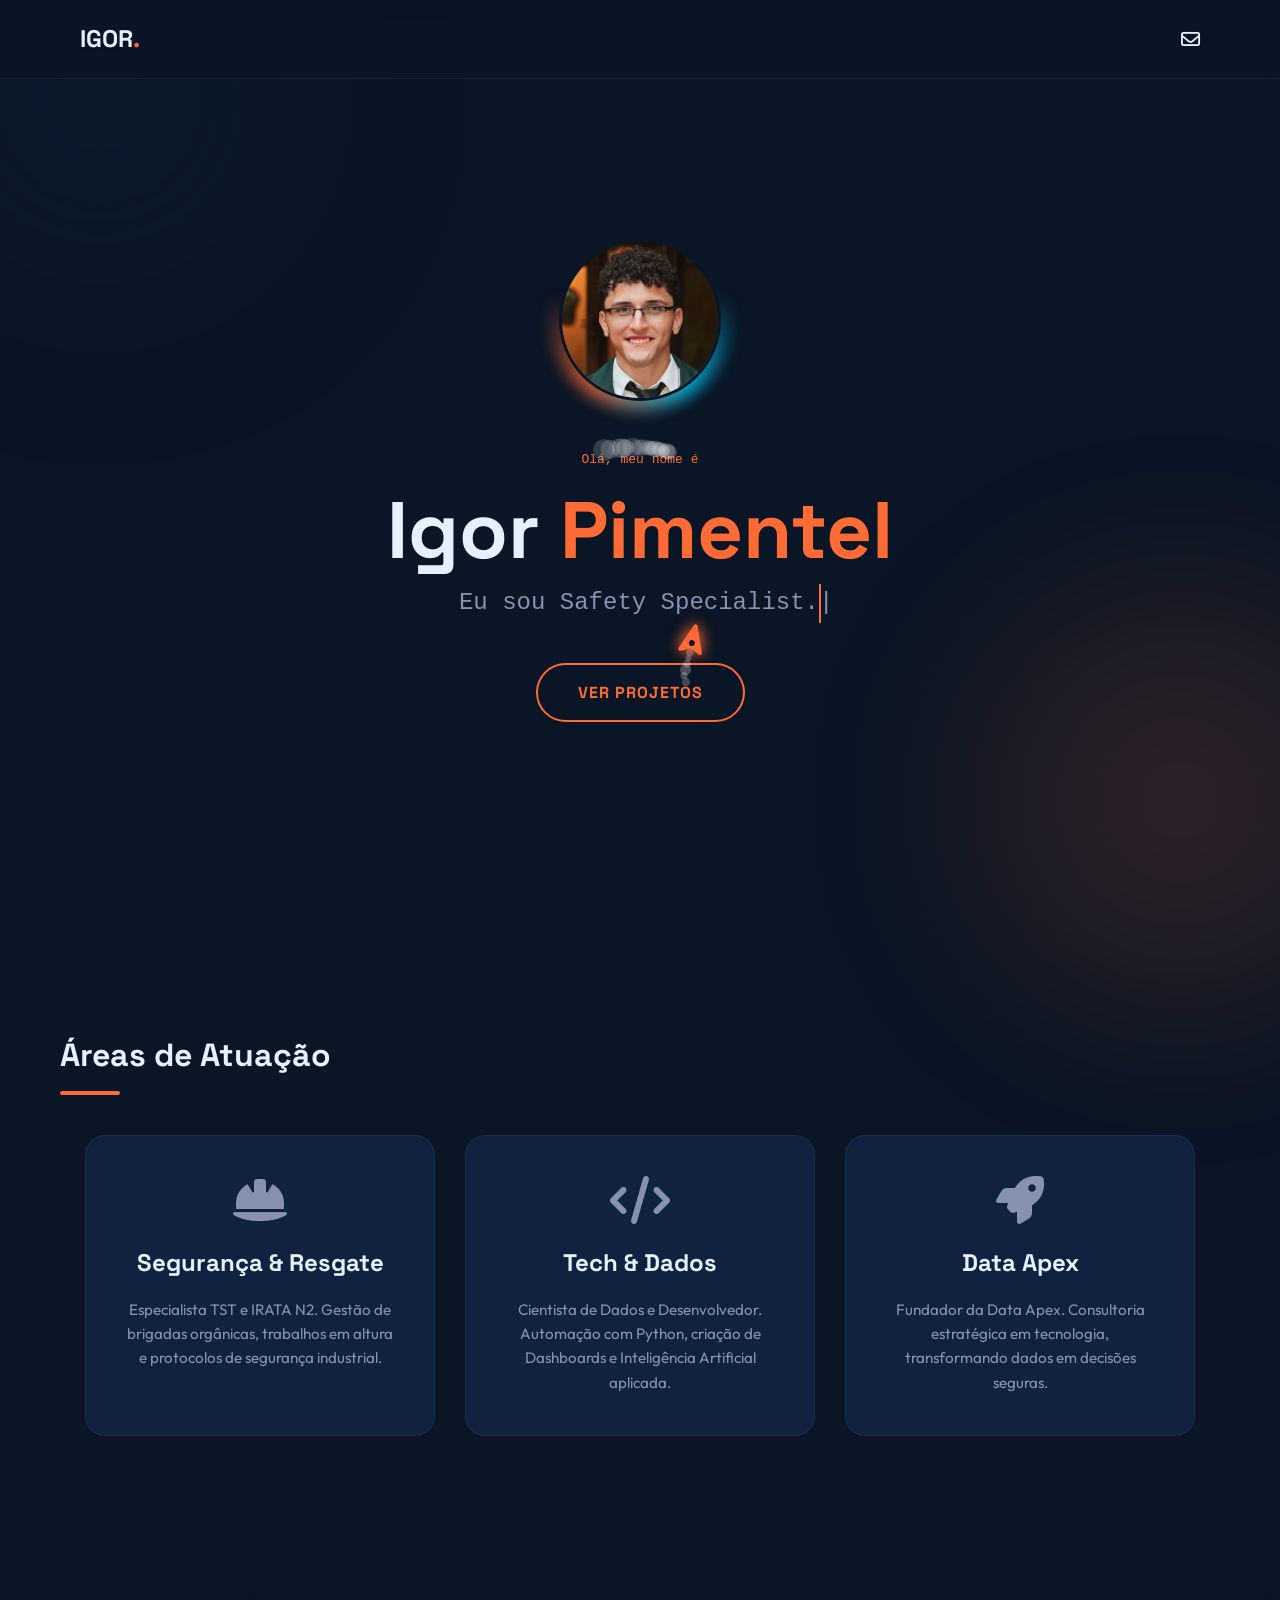
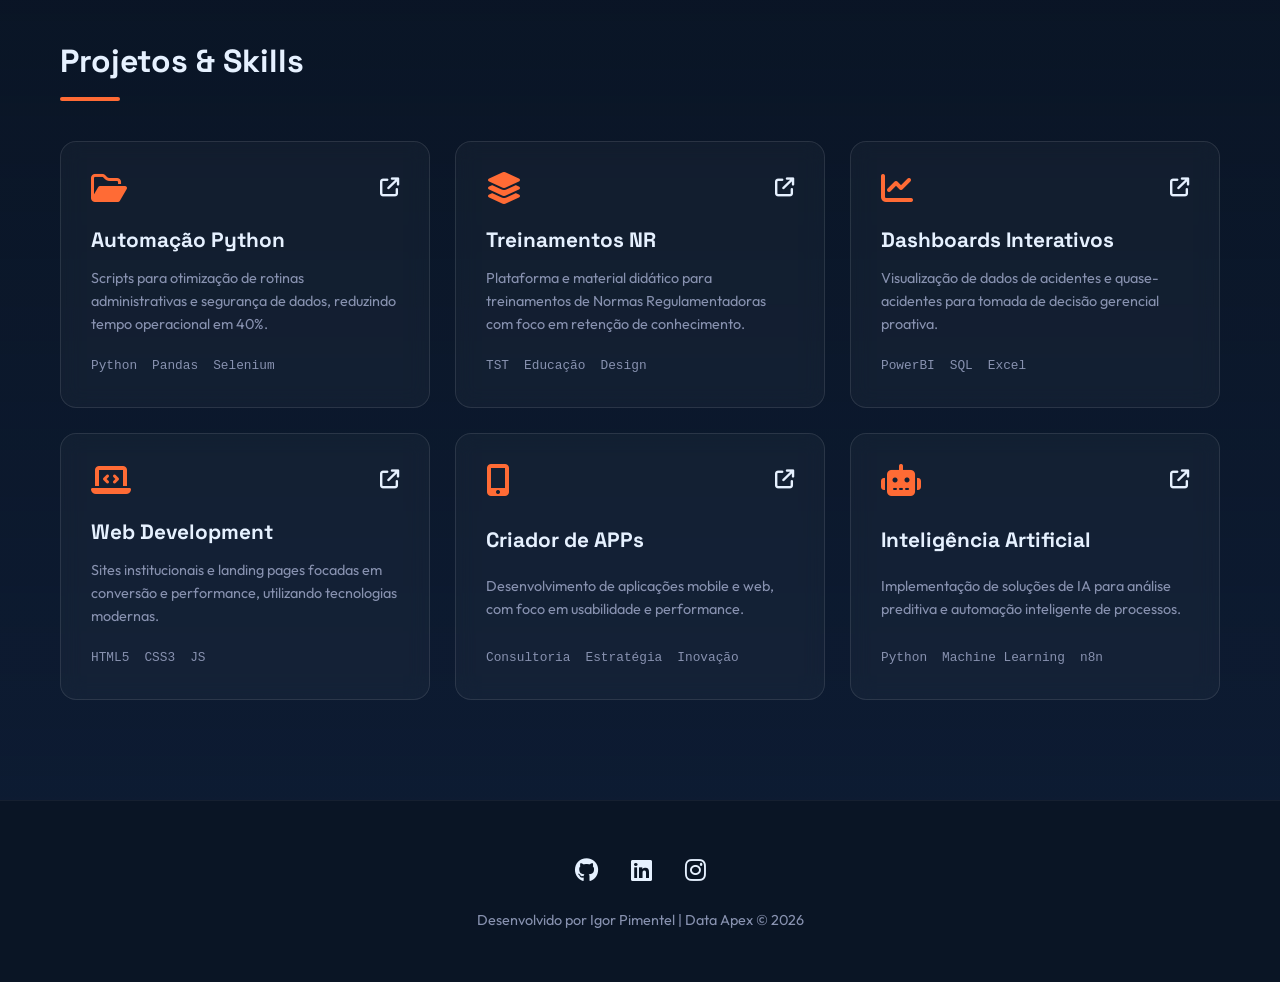
==== commit 784b7ecd: "inicio do projeto" ====
--- a/index.html
+++ b/index.html
@@ -1,876 +1,933 @@
-<!DOCTYPE html>
-<html lang="pt-br">
-<head>
-    <meta charset="UTF-8">
-    <meta name="viewport" content="width=device-width, initial-scale=1.0">
-    <title>Igor Pimentel | Portfólio</title>
-    <link rel="preconnect" href="https://fonts.googleapis.com">
-    <link rel="preconnect" href="https://fonts.gstatic.com" crossorigin>
-    <link href="https://fonts.googleapis.com/css2?family=Outfit:wght@300;400;700&family=Space+Grotesk:wght@400;600;700&display=swap" rel="stylesheet">
-    <link rel="stylesheet" href="https://cdnjs.cloudflare.com/ajax/libs/font-awesome/6.4.0/css/all.min.css">
-	<link rel="icon" href="./IMAGE/logo_transparente1.png?v=2" type="image/png">
-
-    <style>
-        /* =========================================
-           VARIAVEIS E RESET (DESIGN SYSTEM)
-           ========================================= */
-        :root {
-            --bg-dark: #0a1525; /* Azul Marinho Profundo */
-            --bg-card: #112240; /* Azul Intermediário */
-            --primary-blue: #1d3557; 
-            --accent-orange: #ff6b35; /* Laranja Vibrante */
-            --accent-glow: rgba(255, 107, 53, 0.4);
-            --text-main: #e6f1ff;
-            --text-secondary: #8892b0;
-            --font-display: 'Space Grotesk', sans-serif;
-            --font-body: 'Outfit', sans-serif;
-            --transition: all 0.3s cubic-bezier(0.645, 0.045, 0.355, 1);
-	    	--perfil-size: 180px; /* Tamanho da imagem */
-            --glow-color: #ff6b35;
-            --secondary-glow: #00d2ff; /* Tom azul para contraste moderno */
-        }
-
-		.profile-container {
-            display: flex;
-            justify-content: center;
-            align-items: center;
-            margin-bottom: 40px; /* Espaço antes do texto */
-            position: relative;
-            width: var(--perfil-size);
-            height: var(--perfil-size);
-            margin-left: auto;
-            margin-right: auto;
-        }
-
-        /* A imagem redonda */
-        .profile-img {
-            width: 90%; /* Ligeiramente menor que o container para dar espaço à borda */
-            height: 90%;
-            border-radius: 50%;
-            object-fit: cover;
-            border: 3px solid var(--bg-dark);
-            z-index: 2; /* Fica sobre a animação */
-            position: relative;
-        }
-
-        /* O anel de animação moderno */
-        .profile-ring {
-            position: absolute;
-            top: 0;
-            left: 0;
-            width: 100%;
-            height: 100%;
-            border-radius: 50%;
-            z-index: 1;
-            /* Gradiente cônico para efeito de rotação modern */
-            background: conic-gradient(
-                from 0deg,
-                transparent 20%,
-                var(--secondary-glow) 40%,
-                var(--glow-color) 60%,
-                transparent 80%
-            );
-            animation: rotate-ring 4s linear infinite;
-            filter: blur(8px); /* Efeito de brilho suave */
-            opacity: 0.8;
-        }
-
-        /* Animação de rotação */
-        @keyframes rotate-ring {
-            0% {
-                transform: rotate(0deg);
-            }
-            100% {
-                transform: rotate(360deg);
-            }
-        }
-
-        * {
-            margin: 0;
-            padding: 0;
-            box-sizing: border-box;
-        }
-
-        html {
-            scroll-behavior: smooth;
-        }
-
-        body {
-            background-color: var(--bg-dark);
-            color: var(--text-main);
-            font-family: var(--font-body);
-            line-height: 1.6;
-            overflow-x: hidden;
-            position: relative;
-        }
-
-        /* Elementos de fundo decorativos (Parallax sutil) */
-        body::before, body::after {
-            content: '';
-            position: fixed;
-            width: 400px;
-            height: 400px;
-            border-radius: 50%;
-            filter: blur(100px);
-            z-index: -1;
-            opacity: 0.15;
-            animation: floatBackground 20s infinite alternate;
-        }
-
-        body::before {
-            background: var(--primary-blue);
-            top: -100px;
-            left: -100px;
-        }
-
-        body::after {
-            background: var(--accent-orange);
-            bottom: -100px;
-            right: -100px;
-            animation-delay: -10s;
-        }
-
-        /* =========================================
-           UTILITÁRIOS E ANIMAÇÕES
-           ========================================= */
-        .container {
-            max-width: 1200px;
-            margin: 0 auto;
-            padding: 0 20px;
-        }
-
-        /* Classe para Scroll Reveal (JavaScript ativa isso) */
-        .reveal {
-            opacity: 0;
-            transform: translateY(50px);
-            transition: all 0.8s ease-out;
-        }
-
-        .reveal.active {
-            opacity: 1;
-            transform: translateY(0);
-        }
-
-        @keyframes floatBackground {
-            0% { transform: translate(0, 0); }
-            100% { transform: translate(50px, 50px); }
-        }
-
-        @keyframes pulse-orange {
-            0% { box-shadow: 0 0 0 0 rgba(255, 107, 53, 0.7); }
-            70% { box-shadow: 0 0 0 15px rgba(255, 107, 53, 0); }
-            100% { box-shadow: 0 0 0 0 rgba(255, 107, 53, 0); }
-        }
-
-        /* =========================================
-           NAVBAR
-           ========================================= */
-        nav {
-            display: flex;
-            justify-content: space-between;
-            align-items: center;
-            padding: 20px 0;
-            position: fixed;
-            width: 100%;
-            top: 0;
-            z-index: 100;
-            backdrop-filter: blur(10px);
-            background: rgba(10, 21, 37, 0.8);
-            border-bottom: 1px solid rgba(255, 255, 255, 0.05);
-        }
-
-        .logo {
-            font-family: var(--font-display);
-            font-weight: 700;
-            font-size: 1.5rem;
-            color: var(--text-main);
-            padding-left: 20px;
-        }
-        
-        .logo span { color: var(--accent-orange); }
-
-        /* =========================================
-           HERO SECTION
-           ========================================= */
-        .hero {
-            height: 100vh;
-            display: flex;
-            align-items: center;
-            justify-content: center;
-            text-align: center;
-            position: relative;
-			margin-top: 30px;
-        }
-
-        .hero-content h1 {
-            font-family: var(--font-display);
-            font-size: clamp(2.5rem, 8vw, 5rem);
-            font-weight: 700;
-            margin-bottom: 10px;
-            line-height: 1.1;
-        }
-
-        .hero-content h1 .highlight {
-            color: var(--accent-orange);
-            display: inline-block;
-            transition: var(--transition);
-        }
-        
-        .hero-content h1:hover .highlight {
-            text-shadow: 0 0 20px var(--accent-glow);
-            transform: scale(1.02);
-        }
-
-        .typewriter {
-            font-size: clamp(1rem, 4vw, 1.5rem);
-            color: var(--text-secondary);
-            margin-bottom: 40px;
-            font-family: monospace;
-            min-height: 1.6em; /* Evita pulo de layout */
-        }
-
-        .cursor {
-            display: inline-block;
-            width: 2px;
-            background-color: var(--accent-orange);
-            animation: blink 1s infinite;
-        }
-
-        @keyframes blink { 50% { opacity: 0; } }
-
-        .cta-btn {
-            display: inline-block;
-            padding: 15px 40px;
-            background: transparent;
-            color: var(--accent-orange);
-            border: 2px solid var(--accent-orange);
-            border-radius: 50px;
-            font-weight: 700;
-            text-decoration: none;
-            transition: var(--transition);
-            font-family: var(--font-display);
-            letter-spacing: 1px;
-            position: relative;
-            overflow: hidden;
-            z-index: 1;
-        }
-
-        .cta-btn::before {
-            content: '';
-            position: absolute;
-            top: 0; left: 0; bottom: 0; right: 0;
-            background: var(--accent-orange);
-            z-index: -1;
-            transform: scaleX(0);
-            transform-origin: left;
-            transition: transform 0.3s ease-out;
-        }
-
-        .cta-btn:hover {
-            color: #fff;
-            box-shadow: 0 0 20px var(--accent-glow);
-        }
-
-        .cta-btn:hover::before {
-            transform: scaleX(1);
-        }
-
-        /* =========================================
-           SEÇÃO MEUS MUNDOS (Cards Horizontais)
-           ========================================= */
-        .section-title {
-            font-family: var(--font-display);
-            font-size: 2rem;
-            margin-bottom: 40px;
-            position: relative;
-            display: inline-block;
-        }
-
-        .section-title::after {
-            content: '';
-            display: block;
-            width: 60px;
-            height: 4px;
-            background: var(--accent-orange);
-            margin-top: 10px;
-            border-radius: 2px;
-        }
-
-        .worlds-section {
-            padding: 100px 20px;
-        }
-
-        .worlds-grid {
-            display: flex;
-            justify-content: center;
-            gap: 30px;
-            flex-wrap: wrap;
-        }
-
-        .world-card {
-            background: var(--bg-card);
-            padding: 40px;
-            border-radius: 20px;
-            flex: 1;
-            min-width: 280px;
-            max-width: 350px;
-            text-align: center;
-            border: 1px solid rgba(255, 255, 255, 0.05);
-            transition: var(--transition);
-            position: relative;
-            overflow: hidden;
-        }
-
-        .world-card:hover {
-            transform: translateY(-15px);
-            border-color: var(--accent-orange);
-            box-shadow: 0 20px 40px rgba(0,0,0,0.4);
-        }
-
-        .world-icon {
-            font-size: 3rem;
-            color: var(--text-secondary);
-            margin-bottom: 20px;
-            transition: var(--transition);
-        }
-
-        .world-card:hover .world-icon {
-            color: var(--accent-orange);
-            transform: scale(1.2) rotate(5deg);
-        }
-
-        .world-card h3 {
-            font-family: var(--font-display);
-            font-size: 1.5rem;
-            margin-bottom: 15px;
-            color: var(--text-main);
-        }
-
-        .world-card p {
-            color: var(--text-secondary);
-            font-size: 0.95rem;
-        }
-
-        /* =========================================
-           PROJETOS & SKILLS (Glassmorphism Grid)
-           ========================================= */
-        .projects-section {
-            padding: 100px 0;
-            background: linear-gradient(180deg, var(--bg-dark) 0%, rgba(17, 34, 64, 0.5) 100%);
-        }
-
-        .projects-grid {
-            display: grid;
-            grid-template-columns: repeat(auto-fit, minmax(280px, 1fr));
-            gap: 25px;
-        }
-
-        .project-card {
-            /* Glassmorphism Effect */
-            background: rgba(255, 255, 255, 0.03);
-            backdrop-filter: blur(10px);
-            -webkit-backdrop-filter: blur(10px);
-            border: 1px solid rgba(255, 255, 255, 0.1);
-            border-radius: 16px;
-            padding: 30px;
-            transition: var(--transition);
-            display: flex;
-            flex-direction: column;
-            justify-content: space-between;
-        }
-
-        .project-card:hover {
-            background: rgba(255, 255, 255, 0.07);
-            border-color: var(--accent-orange);
-            transform: translateY(-5px);
-        }
-
-        .card-header {
-            display: flex;
-            justify-content: space-between;
-            align-items: flex-start;
-            margin-bottom: 20px;
-        }
-
-        .folder-icon {
-            color: var(--accent-orange);
-            font-size: 2rem;
-        }
-
-        .external-link {
-            color: var(--text-main);
-            font-size: 1.2rem;
-            transition: var(--transition);
-        }
-        
-        .external-link:hover { color: var(--accent-orange); }
-
-        .project-card h4 {
-            font-family: var(--font-display);
-            font-size: 1.3rem;
-            margin-bottom: 10px;
-            color: var(--text-main);
-        }
-
-        .project-card p {
-            font-size: 0.9rem;
-            color: var(--text-secondary);
-            margin-bottom: 20px;
-        }
-
-        .tech-stack {
-            display: flex;
-            gap: 15px;
-            font-size: 0.8rem;
-            color: var(--text-secondary);
-            font-family: monospace;
-        }
-
-        /* =========================================
-           FOOTER
-           ========================================= */
-        footer {
-            text-align: center;
-            padding: 50px 0;
-            border-top: 1px solid rgba(255, 255, 255, 0.05);
-            font-size: 0.9rem;
-            color: var(--text-secondary);
-        }
-
-        .social-links {
-            margin-bottom: 20px;
-        }
-
-        .social-links a {
-            color: var(--text-main);
-            font-size: 1.5rem;
-            margin: 0 15px;
-            transition: var(--transition);
-        }
-
-        .social-links a:hover {
-            color: var(--accent-orange);
-            transform: translateY(-3px);
-            display: inline-block;
-        }
-
-        /* Responsividade */
-        @media (max-width: 768px) {
-            .hero-content h1 { font-size: 3rem; }
-            .section-title { font-size: 1.8rem; }
-            .worlds-grid { flex-direction: column; }
-            .world-card { max-width: 100%; }
-        }
-    </style>
-</head>
-<body>
-
-    <nav>
-        <div class="container" style="display: flex; justify-content: space-between; align-items: center; width: 100%;">
-            <div class="logo">IGOR<span>.</span></div>
-            <div style="padding-right: 20px;">
-                <a href="mailto:dataapex25@gmail.com" style="color: var(--text-main); text-decoration: none; font-size: 1.2rem;"><i class="fa-regular fa-envelope"></i></a>
-            </div>
-        </div>
-    </nav>
-
-<header class="hero">
-        <div class="container hero-content">
-            
-            <div class="profile-container reveal active">
-                <div class="profile-ring"></div>
-                <img src="/Portfolio-main/IMAGE/IGOR.jpg" alt="Igor Pimentel" class="profile-img">
-            </div>
-            
-            <p style="color: var(--accent-orange); font-family: monospace; margin-bottom: 15px;">Olá, meu nome é</p>
-            <h1>Igor <span class="highlight">Pimentel</span></h1>
-            <div class="typewriter">
-                Eu sou <span id="typewriter-text"></span><span class="cursor">|</span>
-            </div>
-            <a href="#projetos" class="cta-btn">VER PROJETOS</a>
-        </div>
-    </header>
-
-    <section class="worlds-section container" id="mundos">
-        <h2 class="section-title reveal">Áreas de Atuação</h2>
-        
-        <div class="worlds-grid">
-            <div class="world-card reveal">
-                <i class="fa-solid fa-helmet-safety world-icon"></i>
-                <h3>Segurança & Resgate</h3>
-                <p>Especialista TST e IRATA N2. Gestão de brigadas orgânicas, trabalhos em altura e protocolos de segurança industrial.</p>
-            </div>
-
-            <div class="world-card reveal" style="transition-delay: 100ms;">
-                <i class="fa-solid fa-code world-icon"></i>
-                <h3>Tech & Dados</h3>
-                <p>Cientista de Dados e Desenvolvedor. Automação com Python, criação de Dashboards e Inteligência Artificial aplicada.</p>
-            </div>
-
-            <div class="world-card reveal" style="transition-delay: 200ms;">
-                <i class="fa-solid fa-rocket world-icon"></i>
-                <h3>Data Apex</h3>
-                <p>Fundador da Data Apex. Consultoria estratégica em tecnologia, transformando dados em decisões seguras.</p>
-            </div>
-        </div>
-    </section>
-
-    <section class="projects-section" id="projetos">
-        <div class="container">
-            <h2 class="section-title reveal">Projetos & Skills</h2>
-            
-            <div class="projects-grid">
-                
-                <div class="project-card reveal">
-                    <div class="card-header">
-                        <i class="fa-regular fa-folder-open folder-icon"></i>
-                        <a href="#" class="external-link"><i class="fa-solid fa-arrow-up-right-from-square"></i></a>
-                    </div>
-                    <h4>Automação Python</h4>
-                    <p>Scripts para otimização de rotinas administrativas e segurança de dados, reduzindo tempo operacional em 40%.</p>
-                    <div class="tech-stack">
-                        <span>Python</span>
-                        <span>Pandas</span>
-                        <span>Selenium</span>
-                    </div>
-                </div>
-
-                <div class="project-card reveal" style="transition-delay: 100ms;">
-                    <div class="card-header">
-                        <i class="fa-solid fa-layer-group folder-icon"></i>
-                        <a href="#" class="external-link"><i class="fa-solid fa-arrow-up-right-from-square"></i></a>
-                    </div>
-                    <h4>Treinamentos NR</h4>
-                    <p>Plataforma e material didático para treinamentos de Normas Regulamentadoras com foco em retenção de conhecimento.</p>
-                    <div class="tech-stack">
-                        <span>TST</span>
-                        <span>Educação</span>
-                        <span>Design</span>
-                    </div>
-                </div>
-
-                <div class="project-card reveal" style="transition-delay: 200ms;">
-                    <div class="card-header">
-                        <i class="fa-solid fa-chart-line folder-icon"></i>
-                        <a href="#" class="external-link"><i class="fa-solid fa-arrow-up-right-from-square"></i></a>
-                    </div>
-                    <h4>Dashboards Interativos</h4>
-                    <p>Visualização de dados de acidentes e quase-acidentes para tomada de decisão gerencial proativa.</p>
-                    <div class="tech-stack">
-                        <span>PowerBI</span>
-                        <span>SQL</span>
-                        <span>Excel</span>
-                    </div>
-                </div>
-
-                <div class="project-card reveal">
-                    <div class="card-header">
-                        <i class="fa-solid fa-laptop-code folder-icon"></i>
-                        <a href="#" class="external-link"><i class="fa-solid fa-arrow-up-right-from-square"></i></a>
-                    </div>
-                    <h4>Web Development</h4>
-                    <p>Sites institucionais e landing pages focadas em conversão e performance, utilizando tecnologias modernas.</p>
-                    <div class="tech-stack">
-                        <span>HTML5</span>
-                        <span>CSS3</span>
-                        <span>JS</span>
-                    </div>
-                </div>
-
-                <div class="project-card reveal" style="transition-delay: 100ms;">
-                    <div class="card-header">
-                        <i class="fa-solid fa-mobile-screen-button folder-icon"></i>
-                        <a href="#" class="external-link"><i class="fa-solid fa-arrow-up-right-from-square"></i></a>
-                    </div>
-                    <h4>Criador de APPs</h4>
-                    <p>Desenvolvimento de aplicações mobile e web, com foco em usabilidade e performance.</p>
-                    <div class="tech-stack">
-                        <span>Consultoria</span>
-                        <span>Estratégia</span>
-                        <span>Inovação</span>
-                    </div>
-                </div>
-
-                <div class="project-card reveal" style="transition-delay: 200ms;">
-                    <div class="card-header">
-                        <i class="fa-solid fa-robot folder-icon"></i>
-                        <a href="#" class="external-link"><i class="fa-solid fa-arrow-up-right-from-square"></i></a>
-                    </div>
-                    <h4>Inteligência Artificial</h4>
-                    <p>Implementação de soluções de IA para análise preditiva e automação inteligente de processos.</p>
-                    <div class="tech-stack">
-                        <span>Python</span>
-                        <span>Machine Learning</span>
-                        <span>n8n</span>
-                    </div>
-                </div>
-
-            </div>
-        </div>
-    </section>
-
-    <footer>
-        <div class="container">
-            <div class="social-links">
-                <a href="https://github.com/FreshMeatOFC"><i class="fa-brands fa-github"></i></a>
-                <a href="https://www.linkedin.com/in/igor-pimentel-856992246"><i class="fa-brands fa-linkedin"></i></a>
-                <a href="#"><i class="fa-brands fa-instagram"></i></a>
-            </div>
-            <p>Desenvolvido por Igor Pimentel | Data Apex &copy; 2026</p>
-        </div>
-    </footer>
-
-    <canvas id="canvas-plane"></canvas>
-
-<style>
-    /* Estilo para garantir que o canvas fique sobre o fundo, mas não bloqueie cliques */
-    #canvas-plane {
-        position: fixed;
-        top: 0;
-        left: 0;
-        width: 100%;
-        height: 100%;
-        z-index: 50; /* Fica acima do fundo, mas abaixo do menu (que é z-index 100) */
-        pointer-events: none; /* ESSENCIAL: Permite clicar nos botões através do avião */
-    }
-</style>
-
-<script>
-    (function() {
-        const canvas = document.getElementById('canvas-plane');
-        const ctx = canvas.getContext('2d');
-
-        let width, height;
-        // Variáveis de Movimento
-        let mouse = { x: window.innerWidth / 2, y: window.innerHeight / 2, lastMove: Date.now(), moving: false };
-        let plane = { x: window.innerWidth / 2, y: window.innerHeight / 2, angle: 0, speed: 0.03 }; // Speed reduzido para mais "peso"
-        let lastScrollY = window.scrollY; // Para calcular a física do scroll
-        
-        let particles = [];
-        let orbitAngle = 0;
-
-        // Configurações Visuais
-        const TRAIL_COLOR = '255, 255, 255'; 
-        const PLANE_COLOR = '#ff6b35'; 
-        const ORBIT_RADIUS = 100; 
-        const ORBIT_SPEED = 0.02; 
-
-        // Ajustar tamanho do canvas
-        function resize() {
-            width = canvas.width = window.innerWidth;
-            height = canvas.height = window.innerHeight;
-        }
-        window.addEventListener('resize', resize);
-        resize();
-
-        // Rastrear Mouse
-        window.addEventListener('mousemove', (e) => {
-            mouse.x = e.clientX;
-            mouse.y = e.clientY;
-            mouse.lastMove = Date.now();
-            mouse.moving = true;
-        });
-
-        // Classe da Partícula (Fumaça)
-        class Particle {
-            constructor(x, y, angle) {
-                this.x = x;
-                this.y = y;
-                this.life = 1; 
-                this.decay = Math.random() * 0.03 + 0.01; 
-                this.size = Math.random() * 3 + 2;
-                // Joga a fumaça para trás
-                this.vx = Math.cos(angle + Math.PI) * 2; 
-                this.vy = Math.sin(angle + Math.PI) * 2;
-            }
-
-            update() {
-                this.x += this.vx * 0.5;
-                this.y += this.vy * 0.5;
-                this.life -= this.decay;
-                this.size += 0.2; 
-            }
-
-            draw() {
-                ctx.beginPath();
-                ctx.arc(this.x, this.y, this.size, 0, Math.PI * 2);
-                ctx.fillStyle = `rgba(${TRAIL_COLOR}, ${this.life * 0.3})`;
-                ctx.fill();
-            }
-        }
-
-        // Desenhar o Avião
-        function drawPlane(x, y, angle) {
-            ctx.save();
-            ctx.translate(x, y);
-            ctx.rotate(angle);
-
-            ctx.beginPath();
-            ctx.moveTo(15, 0); 
-            ctx.lineTo(-10, 10); 
-            ctx.lineTo(-5, 0); 
-            ctx.lineTo(-10, -10); 
-            ctx.closePath();
-
-            ctx.fillStyle = PLANE_COLOR;
-            ctx.shadowBlur = 15;
-            ctx.shadowColor = PLANE_COLOR;
-            ctx.lineJoin = "round";
-            ctx.lineWidth = 4;
-            ctx.strokeStyle = PLANE_COLOR;
-            ctx.stroke();
-            ctx.fill();
-
-            // Cockpit
-            ctx.beginPath();
-            ctx.fillStyle = "#0a1525";
-            ctx.arc(-2, 0, 3, 0, Math.PI * 2);
-            ctx.fill();
-
-            ctx.restore();
-        }
-
-        // Loop de Animação Principal
-        function animate() {
-            ctx.clearRect(0, 0, width, height);
-
-            // === FÍSICA DE SCROLL (A Mágica acontece aqui) ===
-            const currentScrollY = window.scrollY;
-            const scrollDelta = currentScrollY - lastScrollY;
-            lastScrollY = currentScrollY;
-
-            // Se rolamos a página, "empurramos" o avião na direção oposta
-            // Isso cria a sensação de que ele ficou preso no espaço da página
-            plane.y -= scrollDelta; 
-            // ==================================================
-
-            // 1. Lógica do Alvo
-            let targetX, targetY;
-            const timeSinceMove = Date.now() - mouse.lastMove;
-
-            // Detecta se parou para orbitar
-            if (timeSinceMove > 200 && Math.abs(scrollDelta) < 1) { 
-                // Só orbita se o mouse parou E não estamos rolando a página loucamente
-                mouse.moving = false;
-                orbitAngle += ORBIT_SPEED;
-                targetX = mouse.x + Math.cos(orbitAngle) * ORBIT_RADIUS;
-                targetY = mouse.y + Math.sin(orbitAngle) * ORBIT_RADIUS;
-            } else {
-                targetX = mouse.x; 
-                targetY = mouse.y;
-            }
-
-            // 2. Movimentação Suave (Lerp)
-            const dx = targetX - plane.x;
-            const dy = targetY - plane.y;
-            
-            plane.x += dx * plane.speed;
-            plane.y += dy * plane.speed;
-
-            // 3. Rotação
-            const angle = Math.atan2(dy, dx);
-            plane.angle = angle;
-
-            // 4. Gerar Fumaça
-            // Solta fumaça se mover o mouse, se orbitar ou se rolar a página
-            if (Math.abs(dx) > 1 || Math.abs(dy) > 1 || !mouse.moving || Math.abs(scrollDelta) > 0) {
-                particles.push(new Particle(plane.x, plane.y, plane.angle));
-            }
-
-            // 5. Atualizar Partículas
-            for (let i = 0; i < particles.length; i++) {
-                particles[i].update();
-                particles[i].draw();
-                if (particles[i].life <= 0) {
-                    particles.splice(i, 1);
-                    i--;
-                }
-            }
-
-            drawPlane(plane.x, plane.y, plane.angle);
-            requestAnimationFrame(animate);
-        }
-
-        animate();
-    })();
-</script>
-
-    <script>
-        // === Typewriter Effect (Efeito de Digitação) ===
-        const textElement = document.getElementById('typewriter-text');
-        const phrases = [
-            "Safety Specialist.",
-            "Data Scientist.",
-            "Web Developer.",
-            "Resgatista IRATA.",
-            "Fundador da Data Apex.",
-            "Apaixonado por tecnologia e segurança."
-        ];
-        
-        let phraseIndex = 0;
-        let charIndex = 0;
-        let isDeleting = false;
-        let typeSpeed = 100;
-
-        function type() {
-            const currentPhrase = phrases[phraseIndex];
-            
-            if (isDeleting) {
-                textElement.textContent = currentPhrase.substring(0, charIndex - 1);
-                charIndex--;
-                typeSpeed = 50; // Mais rápido ao apagar
-            } else {
-                textElement.textContent = currentPhrase.substring(0, charIndex + 1);
-                charIndex++;
-                typeSpeed = 100; // Normal ao digitar
-            }
-
-            if (!isDeleting && charIndex === currentPhrase.length) {
-                isDeleting = true;
-                typeSpeed = 2000; // Pausa no final da frase
-            } else if (isDeleting && charIndex === 0) {
-                isDeleting = false;
-                phraseIndex = (phraseIndex + 1) % phrases.length;
-                typeSpeed = 500; // Pausa antes de começar a próxima
-            }
-
-            setTimeout(type, typeSpeed);
-        }
-
-        // Iniciar Typewriter
-        document.addEventListener('DOMContentLoaded', type);
-
-
-        // === Scroll Reveal Animation (Aparecer ao rolar) ===
-        const revealElements = document.querySelectorAll('.reveal');
-
-        const revealCallback = (entries, observer) => {
-            entries.forEach(entry => {
-                if (entry.isIntersecting) {
-                    entry.target.classList.add('active');
-                    observer.unobserve(entry.target); // Para animar apenas uma vez
-                }
-            });
-        };
-
-        const revealOptions = {
-            threshold: 0.15, // Aciona quando 15% do elemento estiver visível
-            rootMargin: "0px 0px -50px 0px"
-        };
-
-        const revealObserver = new IntersectionObserver(revealCallback, revealOptions);
-
-        revealElements.forEach(element => {
-            revealObserver.observe(element);
-        });
-
-    </script>
-</body>
-</html>
-
-
-
-
-
-
-
+<!DOCTYPE html>
+<html lang="pt-br">
+
+<head>
+    <meta charset="UTF-8">
+    <meta name="viewport" content="width=device-width, initial-scale=1.0">
+    <title>Igor Pimentel | Portfólio</title>
+    <link rel="preconnect" href="https://fonts.googleapis.com">
+    <link rel="preconnect" href="https://fonts.gstatic.com" crossorigin>
+    <link
+        href="https://fonts.googleapis.com/css2?family=Outfit:wght@300;400;700&family=Space+Grotesk:wght@400;600;700&display=swap"
+        rel="stylesheet">
+    <link rel="stylesheet" href="https://cdnjs.cloudflare.com/ajax/libs/font-awesome/6.4.0/css/all.min.css">
+    <link rel="icon" href="./IMAGE/logo_transparente1.png?v=2" type="image/png">
+
+    <style>
+        /* =========================================
+           VARIAVEIS E RESET (DESIGN SYSTEM)
+           ========================================= */
+        :root {
+            --bg-dark: #0a1525;
+            /* Azul Marinho Profundo */
+            --bg-card: #112240;
+            /* Azul Intermediário */
+            --primary-blue: #1d3557;
+            --accent-orange: #ff6b35;
+            /* Laranja Vibrante */
+            --accent-glow: rgba(255, 107, 53, 0.4);
+            --text-main: #e6f1ff;
+            --text-secondary: #8892b0;
+            --font-display: 'Space Grotesk', sans-serif;
+            --font-body: 'Outfit', sans-serif;
+            --transition: all 0.3s cubic-bezier(0.645, 0.045, 0.355, 1);
+            --perfil-size: 180px;
+            /* Tamanho da imagem */
+            --glow-color: #ff6b35;
+            --secondary-glow: #00d2ff;
+            /* Tom azul para contraste moderno */
+        }
+
+        .profile-container {
+            display: flex;
+            justify-content: center;
+            align-items: center;
+            margin-bottom: 40px;
+            /* Espaço antes do texto */
+            position: relative;
+            width: var(--perfil-size);
+            height: var(--perfil-size);
+            margin-left: auto;
+            margin-right: auto;
+        }
+
+        /* A imagem redonda */
+        .profile-img {
+            width: 90%;
+            /* Ligeiramente menor que o container para dar espaço à borda */
+            height: 90%;
+            border-radius: 50%;
+            object-fit: cover;
+            border: 3px solid var(--bg-dark);
+            z-index: 2;
+            /* Fica sobre a animação */
+            position: relative;
+        }
+
+        /* O anel de animação moderno */
+        .profile-ring {
+            position: absolute;
+            top: 0;
+            left: 0;
+            width: 100%;
+            height: 100%;
+            border-radius: 50%;
+            z-index: 1;
+            /* Gradiente cônico para efeito de rotação modern */
+            background: conic-gradient(from 0deg,
+                    transparent 20%,
+                    var(--secondary-glow) 40%,
+                    var(--glow-color) 60%,
+                    transparent 80%);
+            animation: rotate-ring 4s linear infinite;
+            filter: blur(8px);
+            /* Efeito de brilho suave */
+            opacity: 0.8;
+        }
+
+        /* Animação de rotação */
+        @keyframes rotate-ring {
+            0% {
+                transform: rotate(0deg);
+            }
+
+            100% {
+                transform: rotate(360deg);
+            }
+        }
+
+        * {
+            margin: 0;
+            padding: 0;
+            box-sizing: border-box;
+        }
+
+        html {
+            scroll-behavior: smooth;
+        }
+
+        body {
+            background-color: var(--bg-dark);
+            color: var(--text-main);
+            font-family: var(--font-body);
+            line-height: 1.6;
+            overflow-x: hidden;
+            position: relative;
+        }
+
+        /* Elementos de fundo decorativos (Parallax sutil) */
+        body::before,
+        body::after {
+            content: '';
+            position: fixed;
+            width: 400px;
+            height: 400px;
+            border-radius: 50%;
+            filter: blur(100px);
+            z-index: -1;
+            opacity: 0.15;
+            animation: floatBackground 20s infinite alternate;
+        }
+
+        body::before {
+            background: var(--primary-blue);
+            top: -100px;
+            left: -100px;
+        }
+
+        body::after {
+            background: var(--accent-orange);
+            bottom: -100px;
+            right: -100px;
+            animation-delay: -10s;
+        }
+
+        /* =========================================
+           UTILITÁRIOS E ANIMAÇÕES
+           ========================================= */
+        .container {
+            max-width: 1200px;
+            margin: 0 auto;
+            padding: 0 20px;
+        }
+
+        /* Classe para Scroll Reveal (JavaScript ativa isso) */
+        .reveal {
+            opacity: 0;
+            transform: translateY(50px);
+            transition: all 0.8s ease-out;
+        }
+
+        .reveal.active {
+            opacity: 1;
+            transform: translateY(0);
+        }
+
+        @keyframes floatBackground {
+            0% {
+                transform: translate(0, 0);
+            }
+
+            100% {
+                transform: translate(50px, 50px);
+            }
+        }
+
+        @keyframes pulse-orange {
+            0% {
+                box-shadow: 0 0 0 0 rgba(255, 107, 53, 0.7);
+            }
+
+            70% {
+                box-shadow: 0 0 0 15px rgba(255, 107, 53, 0);
+            }
+
+            100% {
+                box-shadow: 0 0 0 0 rgba(255, 107, 53, 0);
+            }
+        }
+
+        /* =========================================
+           NAVBAR
+           ========================================= */
+        nav {
+            display: flex;
+            justify-content: space-between;
+            align-items: center;
+            padding: 20px 0;
+            position: fixed;
+            width: 100%;
+            top: 0;
+            z-index: 100;
+            backdrop-filter: blur(10px);
+            background: rgba(10, 21, 37, 0.8);
+            border-bottom: 1px solid rgba(255, 255, 255, 0.05);
+        }
+
+        .logo {
+            font-family: var(--font-display);
+            font-weight: 700;
+            font-size: 1.5rem;
+            color: var(--text-main);
+            padding-left: 20px;
+        }
+
+        .logo span {
+            color: var(--accent-orange);
+        }
+
+        /* =========================================
+           HERO SECTION
+           ========================================= */
+        .hero {
+            height: 100vh;
+            display: flex;
+            align-items: center;
+            justify-content: center;
+            text-align: center;
+            position: relative;
+            margin-top: 30px;
+        }
+
+        .hero-content h1 {
+            font-family: var(--font-display);
+            font-size: clamp(2.5rem, 8vw, 5rem);
+            font-weight: 700;
+            margin-bottom: 10px;
+            line-height: 1.1;
+        }
+
+        .hero-content h1 .highlight {
+            color: var(--accent-orange);
+            display: inline-block;
+            transition: var(--transition);
+        }
+
+        .hero-content h1:hover .highlight {
+            text-shadow: 0 0 20px var(--accent-glow);
+            transform: scale(1.02);
+        }
+
+        .typewriter {
+            font-size: clamp(1rem, 4vw, 1.5rem);
+            color: var(--text-secondary);
+            margin-bottom: 40px;
+            font-family: monospace;
+            min-height: 1.6em;
+            /* Evita pulo de layout */
+        }
+
+        .cursor {
+            display: inline-block;
+            width: 2px;
+            background-color: var(--accent-orange);
+            animation: blink 1s infinite;
+        }
+
+        @keyframes blink {
+            50% {
+                opacity: 0;
+            }
+        }
+
+        .cta-btn {
+            display: inline-block;
+            padding: 15px 40px;
+            background: transparent;
+            color: var(--accent-orange);
+            border: 2px solid var(--accent-orange);
+            border-radius: 50px;
+            font-weight: 700;
+            text-decoration: none;
+            transition: var(--transition);
+            font-family: var(--font-display);
+            letter-spacing: 1px;
+            position: relative;
+            overflow: hidden;
+            z-index: 1;
+        }
+
+        .cta-btn::before {
+            content: '';
+            position: absolute;
+            top: 0;
+            left: 0;
+            bottom: 0;
+            right: 0;
+            background: var(--accent-orange);
+            z-index: -1;
+            transform: scaleX(0);
+            transform-origin: left;
+            transition: transform 0.3s ease-out;
+        }
+
+        .cta-btn:hover {
+            color: #fff;
+            box-shadow: 0 0 20px var(--accent-glow);
+        }
+
+        .cta-btn:hover::before {
+            transform: scaleX(1);
+        }
+
+        /* =========================================
+           SEÇÃO MEUS MUNDOS (Cards Horizontais)
+           ========================================= */
+        .section-title {
+            font-family: var(--font-display);
+            font-size: 2rem;
+            margin-bottom: 40px;
+            position: relative;
+            display: inline-block;
+        }
+
+        .section-title::after {
+            content: '';
+            display: block;
+            width: 60px;
+            height: 4px;
+            background: var(--accent-orange);
+            margin-top: 10px;
+            border-radius: 2px;
+        }
+
+        .worlds-section {
+            padding: 100px 20px;
+        }
+
+        .worlds-grid {
+            display: flex;
+            justify-content: center;
+            gap: 30px;
+            flex-wrap: wrap;
+        }
+
+        .world-card {
+            background: var(--bg-card);
+            padding: 40px;
+            border-radius: 20px;
+            flex: 1;
+            min-width: 280px;
+            max-width: 350px;
+            text-align: center;
+            border: 1px solid rgba(255, 255, 255, 0.05);
+            transition: var(--transition);
+            position: relative;
+            overflow: hidden;
+        }
+
+        .world-card:hover {
+            transform: translateY(-15px);
+            border-color: var(--accent-orange);
+            box-shadow: 0 20px 40px rgba(0, 0, 0, 0.4);
+        }
+
+        .world-icon {
+            font-size: 3rem;
+            color: var(--text-secondary);
+            margin-bottom: 20px;
+            transition: var(--transition);
+        }
+
+        .world-card:hover .world-icon {
+            color: var(--accent-orange);
+            transform: scale(1.2) rotate(5deg);
+        }
+
+        .world-card h3 {
+            font-family: var(--font-display);
+            font-size: 1.5rem;
+            margin-bottom: 15px;
+            color: var(--text-main);
+        }
+
+        .world-card p {
+            color: var(--text-secondary);
+            font-size: 0.95rem;
+        }
+
+        /* =========================================
+           PROJETOS & SKILLS (Glassmorphism Grid)
+           ========================================= */
+        .projects-section {
+            padding: 100px 0;
+            background: linear-gradient(180deg, var(--bg-dark) 0%, rgba(17, 34, 64, 0.5) 100%);
+        }
+
+        .projects-grid {
+            display: grid;
+            grid-template-columns: repeat(auto-fit, minmax(280px, 1fr));
+            gap: 25px;
+        }
+
+        .project-card {
+            /* Glassmorphism Effect */
+            background: rgba(255, 255, 255, 0.03);
+            backdrop-filter: blur(10px);
+            -webkit-backdrop-filter: blur(10px);
+            border: 1px solid rgba(255, 255, 255, 0.1);
+            border-radius: 16px;
+            padding: 30px;
+            transition: var(--transition);
+            display: flex;
+            flex-direction: column;
+            justify-content: space-between;
+        }
+
+        .project-card:hover {
+            background: rgba(255, 255, 255, 0.07);
+            border-color: var(--accent-orange);
+            transform: translateY(-5px);
+        }
+
+        .card-header {
+            display: flex;
+            justify-content: space-between;
+            align-items: flex-start;
+            margin-bottom: 20px;
+        }
+
+        .folder-icon {
+            color: var(--accent-orange);
+            font-size: 2rem;
+        }
+
+        .external-link {
+            color: var(--text-main);
+            font-size: 1.2rem;
+            transition: var(--transition);
+        }
+
+        .external-link:hover {
+            color: var(--accent-orange);
+        }
+
+        .project-card h4 {
+            font-family: var(--font-display);
+            font-size: 1.3rem;
+            margin-bottom: 10px;
+            color: var(--text-main);
+        }
+
+        .project-card p {
+            font-size: 0.9rem;
+            color: var(--text-secondary);
+            margin-bottom: 20px;
+        }
+
+        .tech-stack {
+            display: flex;
+            gap: 15px;
+            font-size: 0.8rem;
+            color: var(--text-secondary);
+            font-family: monospace;
+        }
+
+        /* =========================================
+           FOOTER
+           ========================================= */
+        footer {
+            text-align: center;
+            padding: 50px 0;
+            border-top: 1px solid rgba(255, 255, 255, 0.05);
+            font-size: 0.9rem;
+            color: var(--text-secondary);
+        }
+
+        .social-links {
+            margin-bottom: 20px;
+        }
+
+        .social-links a {
+            color: var(--text-main);
+            font-size: 1.5rem;
+            margin: 0 15px;
+            transition: var(--transition);
+        }
+
+        .social-links a:hover {
+            color: var(--accent-orange);
+            transform: translateY(-3px);
+            display: inline-block;
+        }
+
+        /* Responsividade */
+        @media (max-width: 768px) {
+            .hero-content h1 {
+                font-size: 3rem;
+            }
+
+            .section-title {
+                font-size: 1.8rem;
+            }
+
+            .worlds-grid {
+                flex-direction: column;
+            }
+
+            .world-card {
+                max-width: 100%;
+            }
+        }
+    </style>
+</head>
+
+<body>
+
+    <nav>
+        <div class="container" style="display: flex; justify-content: space-between; align-items: center; width: 100%;">
+            <div class="logo">IGOR<span>.</span></div>
+            <div style="padding-right: 20px;">
+                <a href="mailto:dataapex25@gmail.com"
+                    style="color: var(--text-main); text-decoration: none; font-size: 1.2rem;"><i
+                        class="fa-regular fa-envelope"></i></a>
+            </div>
+        </div>
+    </nav>
+
+    <header class="hero">
+        <div class="container hero-content">
+
+            <div class="profile-container reveal active">
+                <div class="profile-ring"></div>
+                <img src="./IMAGE/IGOR.jpg" alt="Igor Pimentel" class="profile-img">
+            </div>
+
+            <p style="color: var(--accent-orange); font-family: monospace; margin-bottom: 15px;">Olá, meu nome é</p>
+            <h1>Igor <span class="highlight">Pimentel</span></h1>
+            <div class="typewriter">
+                Eu sou <span id="typewriter-text"></span><span class="cursor">|</span>
+            </div>
+            <a href="#projetos" class="cta-btn">VER PROJETOS</a>
+        </div>
+    </header>
+
+    <section class="worlds-section container" id="mundos">
+        <h2 class="section-title reveal">Áreas de Atuação</h2>
+
+        <div class="worlds-grid">
+            <div class="world-card reveal">
+                <i class="fa-solid fa-helmet-safety world-icon"></i>
+                <h3>Segurança & Resgate</h3>
+                <p>Especialista TST e IRATA N2. Gestão de brigadas orgânicas, trabalhos em altura e protocolos de
+                    segurança industrial.</p>
+            </div>
+
+            <div class="world-card reveal" style="transition-delay: 100ms;">
+                <i class="fa-solid fa-code world-icon"></i>
+                <h3>Tech & Dados</h3>
+                <p>Cientista de Dados e Desenvolvedor. Automação com Python, criação de Dashboards e Inteligência
+                    Artificial aplicada.</p>
+            </div>
+
+            <div class="world-card reveal" style="transition-delay: 200ms;">
+                <i class="fa-solid fa-rocket world-icon"></i>
+                <h3>Data Apex</h3>
+                <p>Fundador da Data Apex. Consultoria estratégica em tecnologia, transformando dados em decisões
+                    seguras.</p>
+            </div>
+        </div>
+    </section>
+
+    <section class="projects-section" id="projetos">
+        <div class="container">
+            <h2 class="section-title reveal">Projetos & Skills</h2>
+
+            <div class="projects-grid">
+
+                <div class="project-card reveal">
+                    <div class="card-header">
+                        <i class="fa-regular fa-folder-open folder-icon"></i>
+                        <a href="#" class="external-link"><i class="fa-solid fa-arrow-up-right-from-square"></i></a>
+                    </div>
+                    <h4>Automação Python</h4>
+                    <p>Scripts para otimização de rotinas administrativas e segurança de dados, reduzindo tempo
+                        operacional em 40%.</p>
+                    <div class="tech-stack">
+                        <span>Python</span>
+                        <span>Pandas</span>
+                        <span>Selenium</span>
+                    </div>
+                </div>
+
+                <div class="project-card reveal" style="transition-delay: 100ms;">
+                    <div class="card-header">
+                        <i class="fa-solid fa-layer-group folder-icon"></i>
+                        <a href="#" class="external-link"><i class="fa-solid fa-arrow-up-right-from-square"></i></a>
+                    </div>
+                    <h4>Treinamentos NR</h4>
+                    <p>Plataforma e material didático para treinamentos de Normas Regulamentadoras com foco em retenção
+                        de conhecimento.</p>
+                    <div class="tech-stack">
+                        <span>TST</span>
+                        <span>Educação</span>
+                        <span>Design</span>
+                    </div>
+                </div>
+
+                <div class="project-card reveal" style="transition-delay: 200ms;">
+                    <div class="card-header">
+                        <i class="fa-solid fa-chart-line folder-icon"></i>
+                        <a href="#" class="external-link"><i class="fa-solid fa-arrow-up-right-from-square"></i></a>
+                    </div>
+                    <h4>Dashboards Interativos</h4>
+                    <p>Visualização de dados de acidentes e quase-acidentes para tomada de decisão gerencial proativa.
+                    </p>
+                    <div class="tech-stack">
+                        <span>PowerBI</span>
+                        <span>SQL</span>
+                        <span>Excel</span>
+                    </div>
+                </div>
+
+                <div class="project-card reveal">
+                    <div class="card-header">
+                        <i class="fa-solid fa-laptop-code folder-icon"></i>
+                        <a href="./projeto_web/" class="external-link"><i
+                                class="fa-solid fa-arrow-up-right-from-square"></i></a>
+                    </div>
+                    <h4>Web Development</h4>
+                    <p>Sites institucionais e landing pages focadas em conversão e performance, utilizando tecnologias
+                        modernas.</p>
+                    <div class="tech-stack">
+                        <span>HTML5</span>
+                        <span>CSS3</span>
+                        <span>JS</span>
+                    </div>
+                </div>
+
+                <div class="project-card reveal" style="transition-delay: 100ms;">
+                    <div class="card-header">
+                        <i class="fa-solid fa-mobile-screen-button folder-icon"></i>
+                        <a href="./projeto_apps/" class="external-link"><i
+                                class="fa-solid fa-arrow-up-right-from-square"></i></a>
+                    </div>
+                    <h4>Criador de APPs</h4>
+                    <p>Desenvolvimento de aplicações mobile e web, com foco em usabilidade e performance.</p>
+                    <div class="tech-stack">
+                        <span>Consultoria</span>
+                        <span>Estratégia</span>
+                        <span>Inovação</span>
+                    </div>
+                </div>
+
+                <div class="project-card reveal" style="transition-delay: 200ms;">
+                    <div class="card-header">
+                        <i class="fa-solid fa-robot folder-icon"></i>
+                        <a href="./projeto_ia/" class="external-link"><i
+                                class="fa-solid fa-arrow-up-right-from-square"></i></a>
+                    </div>
+                    <h4>Inteligência Artificial</h4>
+                    <p>Implementação de soluções de IA para análise preditiva e automação inteligente de processos.</p>
+                    <div class="tech-stack">
+                        <span>Python</span>
+                        <span>Machine Learning</span>
+                        <span>n8n</span>
+                    </div>
+                </div>
+
+            </div>
+        </div>
+    </section>
+
+    <footer>
+        <div class="container">
+            <div class="social-links">
+                <a href="https://github.com/FreshMeatOFC"><i class="fa-brands fa-github"></i></a>
+                <a href="https://www.linkedin.com/in/igor-pimentel-856992246"><i class="fa-brands fa-linkedin"></i></a>
+                <a href="#"><i class="fa-brands fa-instagram"></i></a>
+            </div>
+            <p>Desenvolvido por Igor Pimentel | Data Apex &copy; 2026</p>
+        </div>
+    </footer>
+
+    <canvas id="canvas-plane"></canvas>
+
+    <style>
+        /* Estilo para garantir que o canvas fique sobre o fundo, mas não bloqueie cliques */
+        #canvas-plane {
+            position: fixed;
+            top: 0;
+            left: 0;
+            width: 100%;
+            height: 100%;
+            z-index: 50;
+            /* Fica acima do fundo, mas abaixo do menu (que é z-index 100) */
+            pointer-events: none;
+            /* ESSENCIAL: Permite clicar nos botões através do avião */
+        }
+    </style>
+
+    <script>
+        (function () {
+            const canvas = document.getElementById('canvas-plane');
+            const ctx = canvas.getContext('2d');
+
+            let width, height;
+            // Variáveis de Movimento
+            let mouse = { x: window.innerWidth / 2, y: window.innerHeight / 2, lastMove: Date.now(), moving: false };
+            let plane = { x: window.innerWidth / 2, y: window.innerHeight / 2, angle: 0, speed: 0.03 }; // Speed reduzido para mais "peso"
+            let lastScrollY = window.scrollY; // Para calcular a física do scroll
+
+            let particles = [];
+            let orbitAngle = 0;
+
+            // Configurações Visuais
+            const TRAIL_COLOR = '255, 255, 255';
+            const PLANE_COLOR = '#ff6b35';
+            const ORBIT_RADIUS = 100;
+            const ORBIT_SPEED = 0.02;
+
+            // Ajustar tamanho do canvas
+            function resize() {
+                width = canvas.width = window.innerWidth;
+                height = canvas.height = window.innerHeight;
+            }
+            window.addEventListener('resize', resize);
+            resize();
+
+            // Rastrear Mouse
+            window.addEventListener('mousemove', (e) => {
+                mouse.x = e.clientX;
+                mouse.y = e.clientY;
+                mouse.lastMove = Date.now();
+                mouse.moving = true;
+            });
+
+            // Classe da Partícula (Fumaça)
+            class Particle {
+                constructor(x, y, angle) {
+                    this.x = x;
+                    this.y = y;
+                    this.life = 1;
+                    this.decay = Math.random() * 0.03 + 0.01;
+                    this.size = Math.random() * 3 + 2;
+                    // Joga a fumaça para trás
+                    this.vx = Math.cos(angle + Math.PI) * 2;
+                    this.vy = Math.sin(angle + Math.PI) * 2;
+                }
+
+                update() {
+                    this.x += this.vx * 0.5;
+                    this.y += this.vy * 0.5;
+                    this.life -= this.decay;
+                    this.size += 0.2;
+                }
+
+                draw() {
+                    ctx.beginPath();
+                    ctx.arc(this.x, this.y, this.size, 0, Math.PI * 2);
+                    ctx.fillStyle = `rgba(${TRAIL_COLOR}, ${this.life * 0.3})`;
+                    ctx.fill();
+                }
+            }
+
+            // Desenhar o Avião
+            function drawPlane(x, y, angle) {
+                ctx.save();
+                ctx.translate(x, y);
+                ctx.rotate(angle);
+
+                ctx.beginPath();
+                ctx.moveTo(15, 0);
+                ctx.lineTo(-10, 10);
+                ctx.lineTo(-5, 0);
+                ctx.lineTo(-10, -10);
+                ctx.closePath();
+
+                ctx.fillStyle = PLANE_COLOR;
+                ctx.shadowBlur = 15;
+                ctx.shadowColor = PLANE_COLOR;
+                ctx.lineJoin = "round";
+                ctx.lineWidth = 4;
+                ctx.strokeStyle = PLANE_COLOR;
+                ctx.stroke();
+                ctx.fill();
+
+                // Cockpit
+                ctx.beginPath();
+                ctx.fillStyle = "#0a1525";
+                ctx.arc(-2, 0, 3, 0, Math.PI * 2);
+                ctx.fill();
+
+                ctx.restore();
+            }
+
+            // Loop de Animação Principal
+            function animate() {
+                ctx.clearRect(0, 0, width, height);
+
+                // === FÍSICA DE SCROLL (A Mágica acontece aqui) ===
+                const currentScrollY = window.scrollY;
+                const scrollDelta = currentScrollY - lastScrollY;
+                lastScrollY = currentScrollY;
+
+                // Se rolamos a página, "empurramos" o avião na direção oposta
+                // Isso cria a sensação de que ele ficou preso no espaço da página
+                plane.y -= scrollDelta;
+                // ==================================================
+
+                // 1. Lógica do Alvo
+                let targetX, targetY;
+                const timeSinceMove = Date.now() - mouse.lastMove;
+
+                // Detecta se parou para orbitar
+                if (timeSinceMove > 200 && Math.abs(scrollDelta) < 1) {
+                    // Só orbita se o mouse parou E não estamos rolando a página loucamente
+                    mouse.moving = false;
+                    orbitAngle += ORBIT_SPEED;
+                    targetX = mouse.x + Math.cos(orbitAngle) * ORBIT_RADIUS;
+                    targetY = mouse.y + Math.sin(orbitAngle) * ORBIT_RADIUS;
+                } else {
+                    targetX = mouse.x;
+                    targetY = mouse.y;
+                }
+
+                // 2. Movimentação Suave (Lerp)
+                const dx = targetX - plane.x;
+                const dy = targetY - plane.y;
+
+                plane.x += dx * plane.speed;
+                plane.y += dy * plane.speed;
+
+                // 3. Rotação
+                const angle = Math.atan2(dy, dx);
+                plane.angle = angle;
+
+                // 4. Gerar Fumaça
+                // Solta fumaça se mover o mouse, se orbitar ou se rolar a página
+                if (Math.abs(dx) > 1 || Math.abs(dy) > 1 || !mouse.moving || Math.abs(scrollDelta) > 0) {
+                    particles.push(new Particle(plane.x, plane.y, plane.angle));
+                }
+
+                // 5. Atualizar Partículas
+                for (let i = 0; i < particles.length; i++) {
+                    particles[i].update();
+                    particles[i].draw();
+                    if (particles[i].life <= 0) {
+                        particles.splice(i, 1);
+                        i--;
+                    }
+                }
+
+                drawPlane(plane.x, plane.y, plane.angle);
+                requestAnimationFrame(animate);
+            }
+
+            animate();
+        })();
+    </script>
+
+    <script>
+        // === Typewriter Effect (Efeito de Digitação) ===
+        const textElement = document.getElementById('typewriter-text');
+        const phrases = [
+            "Safety Specialist.",
+            "Data Scientist.",
+            "Web Developer.",
+            "Resgatista IRATA.",
+            "Fundador da Data Apex.",
+            "Apaixonado por tecnologia e segurança."
+        ];
+
+        let phraseIndex = 0;
+        let charIndex = 0;
+        let isDeleting = false;
+        let typeSpeed = 100;
+
+        function type() {
+            const currentPhrase = phrases[phraseIndex];
+
+            if (isDeleting) {
+                textElement.textContent = currentPhrase.substring(0, charIndex - 1);
+                charIndex--;
+                typeSpeed = 50; // Mais rápido ao apagar
+            } else {
+                textElement.textContent = currentPhrase.substring(0, charIndex + 1);
+                charIndex++;
+                typeSpeed = 100; // Normal ao digitar
+            }
+
+            if (!isDeleting && charIndex === currentPhrase.length) {
+                isDeleting = true;
+                typeSpeed = 2000; // Pausa no final da frase
+            } else if (isDeleting && charIndex === 0) {
+                isDeleting = false;
+                phraseIndex = (phraseIndex + 1) % phrases.length;
+                typeSpeed = 500; // Pausa antes de começar a próxima
+            }
+
+            setTimeout(type, typeSpeed);
+        }
+
+        // Iniciar Typewriter
+        document.addEventListener('DOMContentLoaded', type);
+
+
+        // === Scroll Reveal Animation (Aparecer ao rolar) ===
+        const revealElements = document.querySelectorAll('.reveal');
+
+        const revealCallback = (entries, observer) => {
+            entries.forEach(entry => {
+                if (entry.isIntersecting) {
+                    entry.target.classList.add('active');
+                    observer.unobserve(entry.target); // Para animar apenas uma vez
+                }
+            });
+        };
+
+        const revealOptions = {
+            threshold: 0.15, // Aciona quando 15% do elemento estiver visível
+            rootMargin: "0px 0px -50px 0px"
+        };
+
+        const revealObserver = new IntersectionObserver(revealCallback, revealOptions);
+
+        revealElements.forEach(element => {
+            revealObserver.observe(element);
+        });
+
+    </script>
+</body>
+
+</html>
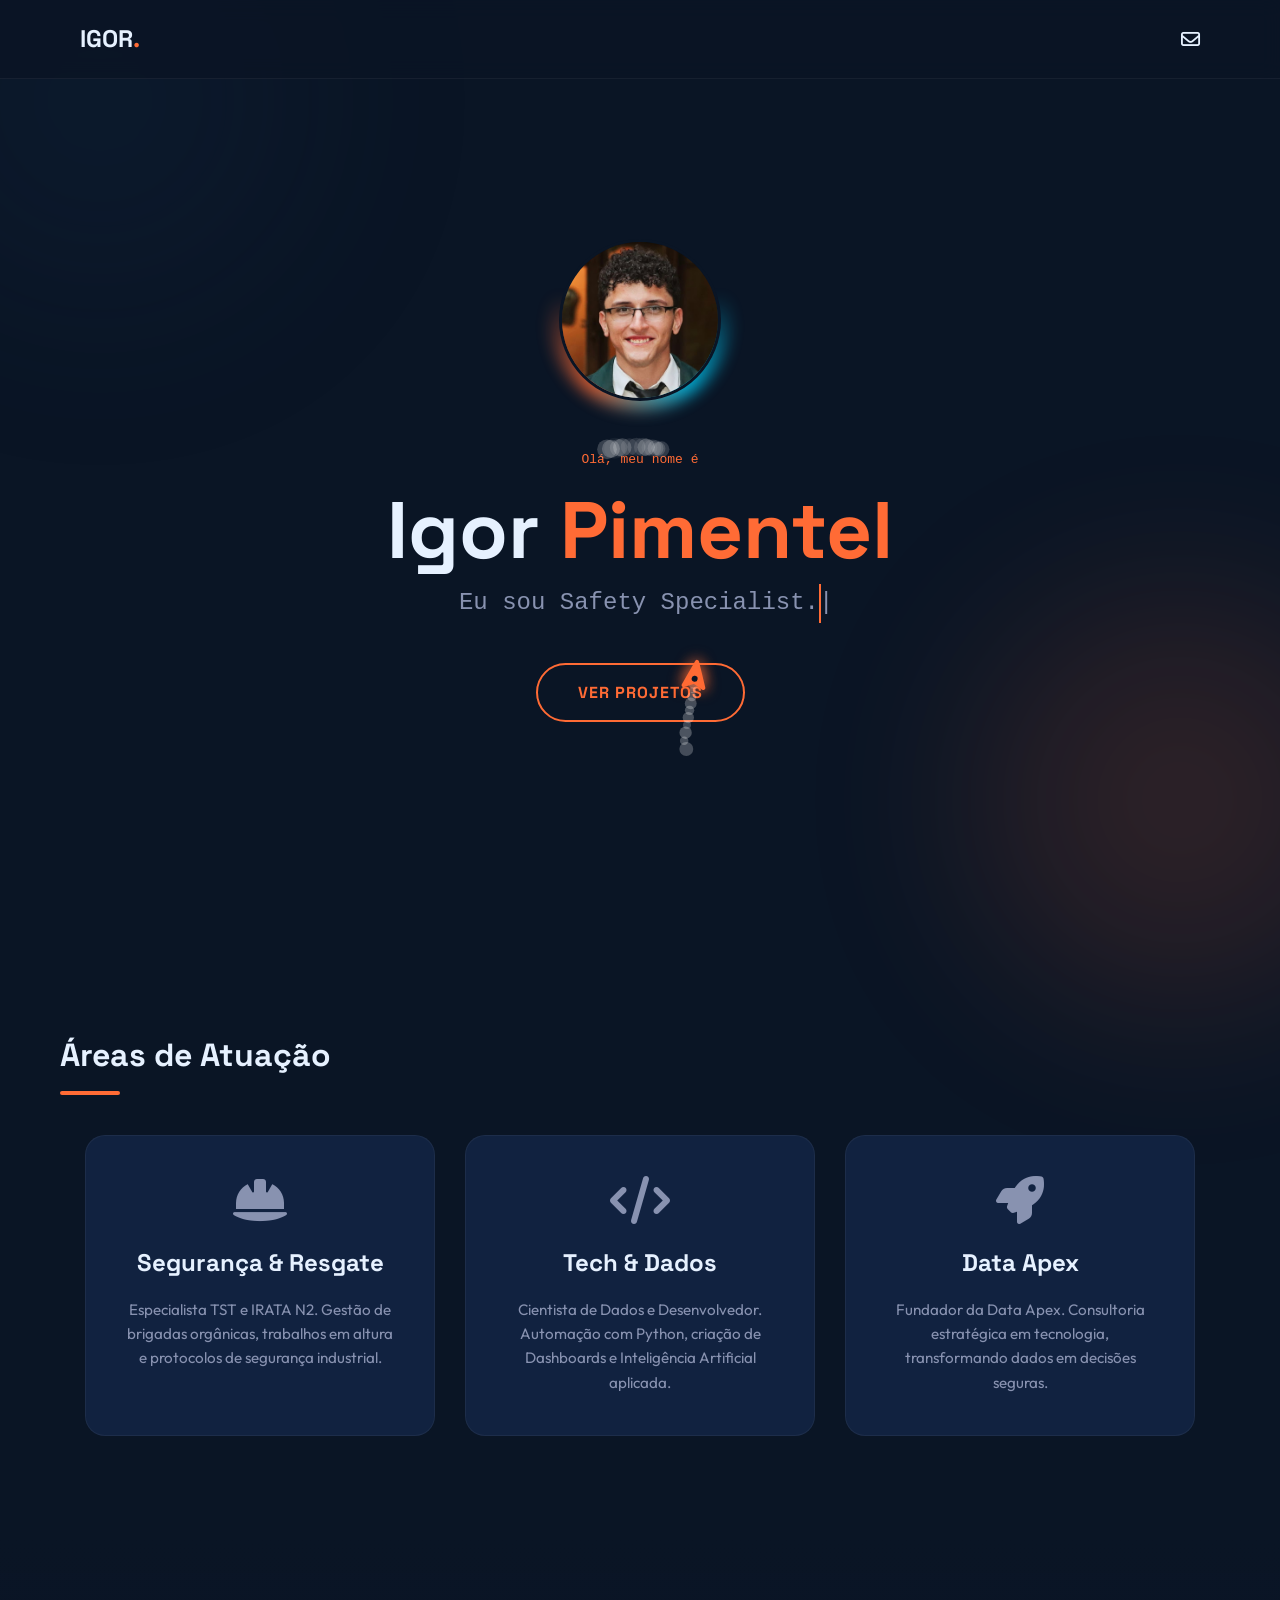
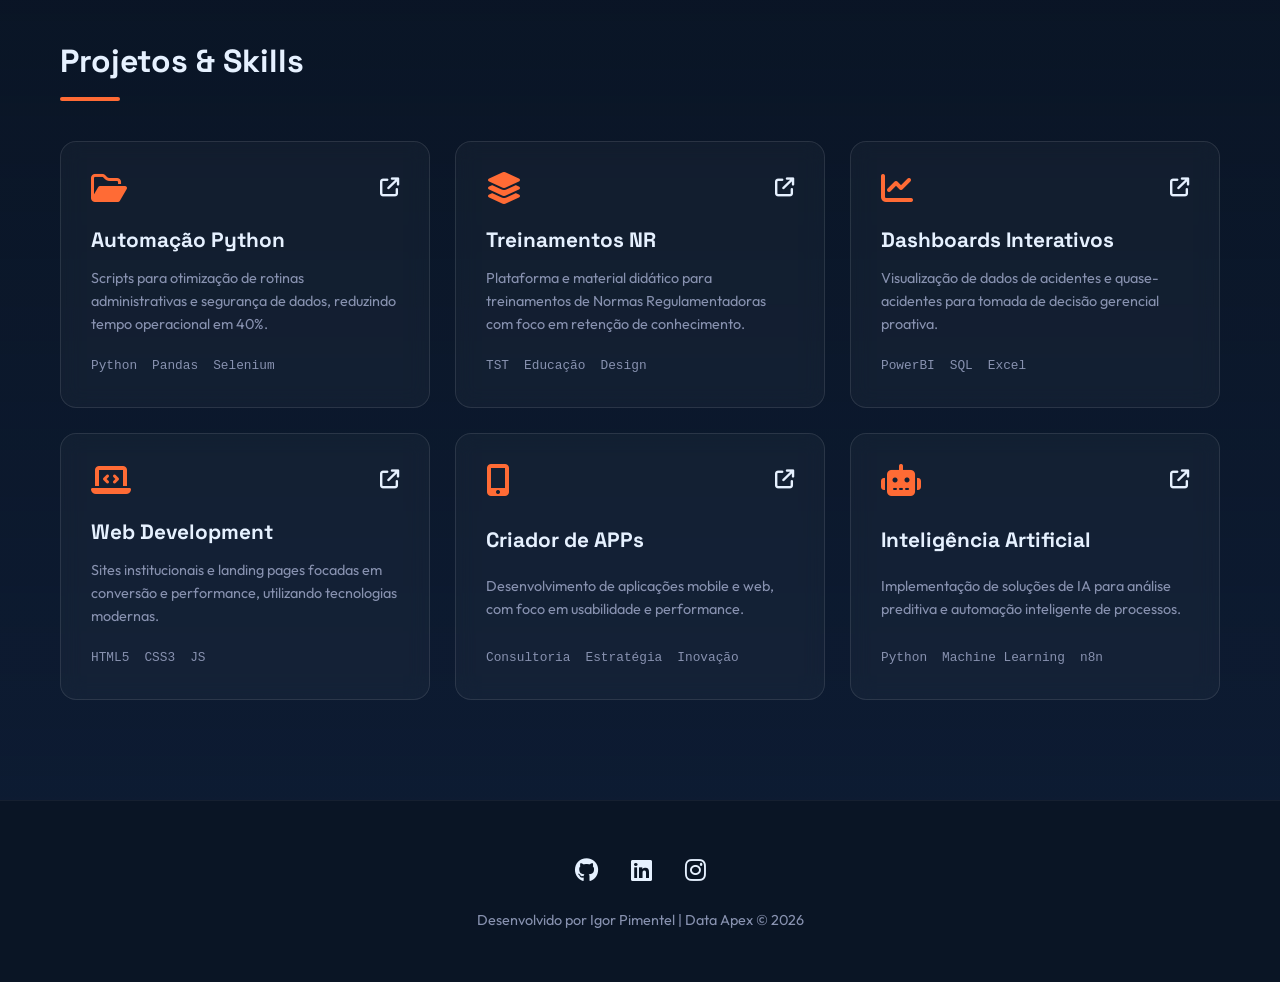
==== commit 4c7daade: "ajuste do app-grid(projeto_apps)" ====
--- a/index.html
+++ b/index.html
@@ -13,503 +13,7 @@
     <link rel="stylesheet" href="https://cdnjs.cloudflare.com/ajax/libs/font-awesome/6.4.0/css/all.min.css">
     <link rel="icon" href="./IMAGE/logo_transparente1.png?v=2" type="image/png">
 
-    <style>
-        /* =========================================
-           VARIAVEIS E RESET (DESIGN SYSTEM)
-           ========================================= */
-        :root {
-            --bg-dark: #0a1525;
-            /* Azul Marinho Profundo */
-            --bg-card: #112240;
-            /* Azul Intermediário */
-            --primary-blue: #1d3557;
-            --accent-orange: #ff6b35;
-            /* Laranja Vibrante */
-            --accent-glow: rgba(255, 107, 53, 0.4);
-            --text-main: #e6f1ff;
-            --text-secondary: #8892b0;
-            --font-display: 'Space Grotesk', sans-serif;
-            --font-body: 'Outfit', sans-serif;
-            --transition: all 0.3s cubic-bezier(0.645, 0.045, 0.355, 1);
-            --perfil-size: 180px;
-            /* Tamanho da imagem */
-            --glow-color: #ff6b35;
-            --secondary-glow: #00d2ff;
-            /* Tom azul para contraste moderno */
-        }
-
-        .profile-container {
-            display: flex;
-            justify-content: center;
-            align-items: center;
-            margin-bottom: 40px;
-            /* Espaço antes do texto */
-            position: relative;
-            width: var(--perfil-size);
-            height: var(--perfil-size);
-            margin-left: auto;
-            margin-right: auto;
-        }
-
-        /* A imagem redonda */
-        .profile-img {
-            width: 90%;
-            /* Ligeiramente menor que o container para dar espaço à borda */
-            height: 90%;
-            border-radius: 50%;
-            object-fit: cover;
-            border: 3px solid var(--bg-dark);
-            z-index: 2;
-            /* Fica sobre a animação */
-            position: relative;
-        }
-
-        /* O anel de animação moderno */
-        .profile-ring {
-            position: absolute;
-            top: 0;
-            left: 0;
-            width: 100%;
-            height: 100%;
-            border-radius: 50%;
-            z-index: 1;
-            /* Gradiente cônico para efeito de rotação modern */
-            background: conic-gradient(from 0deg,
-                    transparent 20%,
-                    var(--secondary-glow) 40%,
-                    var(--glow-color) 60%,
-                    transparent 80%);
-            animation: rotate-ring 4s linear infinite;
-            filter: blur(8px);
-            /* Efeito de brilho suave */
-            opacity: 0.8;
-        }
-
-        /* Animação de rotação */
-        @keyframes rotate-ring {
-            0% {
-                transform: rotate(0deg);
-            }
-
-            100% {
-                transform: rotate(360deg);
-            }
-        }
-
-        * {
-            margin: 0;
-            padding: 0;
-            box-sizing: border-box;
-        }
-
-        html {
-            scroll-behavior: smooth;
-        }
-
-        body {
-            background-color: var(--bg-dark);
-            color: var(--text-main);
-            font-family: var(--font-body);
-            line-height: 1.6;
-            overflow-x: hidden;
-            position: relative;
-        }
-
-        /* Elementos de fundo decorativos (Parallax sutil) */
-        body::before,
-        body::after {
-            content: '';
-            position: fixed;
-            width: 400px;
-            height: 400px;
-            border-radius: 50%;
-            filter: blur(100px);
-            z-index: -1;
-            opacity: 0.15;
-            animation: floatBackground 20s infinite alternate;
-        }
-
-        body::before {
-            background: var(--primary-blue);
-            top: -100px;
-            left: -100px;
-        }
-
-        body::after {
-            background: var(--accent-orange);
-            bottom: -100px;
-            right: -100px;
-            animation-delay: -10s;
-        }
-
-        /* =========================================
-           UTILITÁRIOS E ANIMAÇÕES
-           ========================================= */
-        .container {
-            max-width: 1200px;
-            margin: 0 auto;
-            padding: 0 20px;
-        }
-
-        /* Classe para Scroll Reveal (JavaScript ativa isso) */
-        .reveal {
-            opacity: 0;
-            transform: translateY(50px);
-            transition: all 0.8s ease-out;
-        }
-
-        .reveal.active {
-            opacity: 1;
-            transform: translateY(0);
-        }
-
-        @keyframes floatBackground {
-            0% {
-                transform: translate(0, 0);
-            }
-
-            100% {
-                transform: translate(50px, 50px);
-            }
-        }
-
-        @keyframes pulse-orange {
-            0% {
-                box-shadow: 0 0 0 0 rgba(255, 107, 53, 0.7);
-            }
-
-            70% {
-                box-shadow: 0 0 0 15px rgba(255, 107, 53, 0);
-            }
-
-            100% {
-                box-shadow: 0 0 0 0 rgba(255, 107, 53, 0);
-            }
-        }
-
-        /* =========================================
-           NAVBAR
-           ========================================= */
-        nav {
-            display: flex;
-            justify-content: space-between;
-            align-items: center;
-            padding: 20px 0;
-            position: fixed;
-            width: 100%;
-            top: 0;
-            z-index: 100;
-            backdrop-filter: blur(10px);
-            background: rgba(10, 21, 37, 0.8);
-            border-bottom: 1px solid rgba(255, 255, 255, 0.05);
-        }
-
-        .logo {
-            font-family: var(--font-display);
-            font-weight: 700;
-            font-size: 1.5rem;
-            color: var(--text-main);
-            padding-left: 20px;
-        }
-
-        .logo span {
-            color: var(--accent-orange);
-        }
-
-        /* =========================================
-           HERO SECTION
-           ========================================= */
-        .hero {
-            height: 100vh;
-            display: flex;
-            align-items: center;
-            justify-content: center;
-            text-align: center;
-            position: relative;
-            margin-top: 30px;
-        }
-
-        .hero-content h1 {
-            font-family: var(--font-display);
-            font-size: clamp(2.5rem, 8vw, 5rem);
-            font-weight: 700;
-            margin-bottom: 10px;
-            line-height: 1.1;
-        }
-
-        .hero-content h1 .highlight {
-            color: var(--accent-orange);
-            display: inline-block;
-            transition: var(--transition);
-        }
-
-        .hero-content h1:hover .highlight {
-            text-shadow: 0 0 20px var(--accent-glow);
-            transform: scale(1.02);
-        }
-
-        .typewriter {
-            font-size: clamp(1rem, 4vw, 1.5rem);
-            color: var(--text-secondary);
-            margin-bottom: 40px;
-            font-family: monospace;
-            min-height: 1.6em;
-            /* Evita pulo de layout */
-        }
-
-        .cursor {
-            display: inline-block;
-            width: 2px;
-            background-color: var(--accent-orange);
-            animation: blink 1s infinite;
-        }
-
-        @keyframes blink {
-            50% {
-                opacity: 0;
-            }
-        }
-
-        .cta-btn {
-            display: inline-block;
-            padding: 15px 40px;
-            background: transparent;
-            color: var(--accent-orange);
-            border: 2px solid var(--accent-orange);
-            border-radius: 50px;
-            font-weight: 700;
-            text-decoration: none;
-            transition: var(--transition);
-            font-family: var(--font-display);
-            letter-spacing: 1px;
-            position: relative;
-            overflow: hidden;
-            z-index: 1;
-        }
-
-        .cta-btn::before {
-            content: '';
-            position: absolute;
-            top: 0;
-            left: 0;
-            bottom: 0;
-            right: 0;
-            background: var(--accent-orange);
-            z-index: -1;
-            transform: scaleX(0);
-            transform-origin: left;
-            transition: transform 0.3s ease-out;
-        }
-
-        .cta-btn:hover {
-            color: #fff;
-            box-shadow: 0 0 20px var(--accent-glow);
-        }
-
-        .cta-btn:hover::before {
-            transform: scaleX(1);
-        }
-
-        /* =========================================
-           SEÇÃO MEUS MUNDOS (Cards Horizontais)
-           ========================================= */
-        .section-title {
-            font-family: var(--font-display);
-            font-size: 2rem;
-            margin-bottom: 40px;
-            position: relative;
-            display: inline-block;
-        }
-
-        .section-title::after {
-            content: '';
-            display: block;
-            width: 60px;
-            height: 4px;
-            background: var(--accent-orange);
-            margin-top: 10px;
-            border-radius: 2px;
-        }
-
-        .worlds-section {
-            padding: 100px 20px;
-        }
-
-        .worlds-grid {
-            display: flex;
-            justify-content: center;
-            gap: 30px;
-            flex-wrap: wrap;
-        }
-
-        .world-card {
-            background: var(--bg-card);
-            padding: 40px;
-            border-radius: 20px;
-            flex: 1;
-            min-width: 280px;
-            max-width: 350px;
-            text-align: center;
-            border: 1px solid rgba(255, 255, 255, 0.05);
-            transition: var(--transition);
-            position: relative;
-            overflow: hidden;
-        }
-
-        .world-card:hover {
-            transform: translateY(-15px);
-            border-color: var(--accent-orange);
-            box-shadow: 0 20px 40px rgba(0, 0, 0, 0.4);
-        }
-
-        .world-icon {
-            font-size: 3rem;
-            color: var(--text-secondary);
-            margin-bottom: 20px;
-            transition: var(--transition);
-        }
-
-        .world-card:hover .world-icon {
-            color: var(--accent-orange);
-            transform: scale(1.2) rotate(5deg);
-        }
-
-        .world-card h3 {
-            font-family: var(--font-display);
-            font-size: 1.5rem;
-            margin-bottom: 15px;
-            color: var(--text-main);
-        }
-
-        .world-card p {
-            color: var(--text-secondary);
-            font-size: 0.95rem;
-        }
-
-        /* =========================================
-           PROJETOS & SKILLS (Glassmorphism Grid)
-           ========================================= */
-        .projects-section {
-            padding: 100px 0;
-            background: linear-gradient(180deg, var(--bg-dark) 0%, rgba(17, 34, 64, 0.5) 100%);
-        }
-
-        .projects-grid {
-            display: grid;
-            grid-template-columns: repeat(auto-fit, minmax(280px, 1fr));
-            gap: 25px;
-        }
-
-        .project-card {
-            /* Glassmorphism Effect */
-            background: rgba(255, 255, 255, 0.03);
-            backdrop-filter: blur(10px);
-            -webkit-backdrop-filter: blur(10px);
-            border: 1px solid rgba(255, 255, 255, 0.1);
-            border-radius: 16px;
-            padding: 30px;
-            transition: var(--transition);
-            display: flex;
-            flex-direction: column;
-            justify-content: space-between;
-        }
-
-        .project-card:hover {
-            background: rgba(255, 255, 255, 0.07);
-            border-color: var(--accent-orange);
-            transform: translateY(-5px);
-        }
-
-        .card-header {
-            display: flex;
-            justify-content: space-between;
-            align-items: flex-start;
-            margin-bottom: 20px;
-        }
-
-        .folder-icon {
-            color: var(--accent-orange);
-            font-size: 2rem;
-        }
-
-        .external-link {
-            color: var(--text-main);
-            font-size: 1.2rem;
-            transition: var(--transition);
-        }
-
-        .external-link:hover {
-            color: var(--accent-orange);
-        }
-
-        .project-card h4 {
-            font-family: var(--font-display);
-            font-size: 1.3rem;
-            margin-bottom: 10px;
-            color: var(--text-main);
-        }
-
-        .project-card p {
-            font-size: 0.9rem;
-            color: var(--text-secondary);
-            margin-bottom: 20px;
-        }
-
-        .tech-stack {
-            display: flex;
-            gap: 15px;
-            font-size: 0.8rem;
-            color: var(--text-secondary);
-            font-family: monospace;
-        }
-
-        /* =========================================
-           FOOTER
-           ========================================= */
-        footer {
-            text-align: center;
-            padding: 50px 0;
-            border-top: 1px solid rgba(255, 255, 255, 0.05);
-            font-size: 0.9rem;
-            color: var(--text-secondary);
-        }
-
-        .social-links {
-            margin-bottom: 20px;
-        }
-
-        .social-links a {
-            color: var(--text-main);
-            font-size: 1.5rem;
-            margin: 0 15px;
-            transition: var(--transition);
-        }
-
-        .social-links a:hover {
-            color: var(--accent-orange);
-            transform: translateY(-3px);
-            display: inline-block;
-        }
-
-        /* Responsividade */
-        @media (max-width: 768px) {
-            .hero-content h1 {
-                font-size: 3rem;
-            }
-
-            .section-title {
-                font-size: 1.8rem;
-            }
-
-            .worlds-grid {
-                flex-direction: column;
-            }
-
-            .world-card {
-                max-width: 100%;
-            }
-        }
-    </style>
+    <link href="./style.css" rel="stylesheet">
 </head>
 
 <body>
--- a/style.css
+++ b/style.css
@@ -0,0 +1,495 @@
+/* =========================================
+    VARIAVEIS E RESET (DESIGN SYSTEM)
+    ========================================= */
+:root {
+    --bg-dark: #0a1525;
+    /* Azul Marinho Profundo */
+    --bg-card: #112240;
+    /* Azul Intermediário */
+    --primary-blue: #1d3557;
+    --accent-orange: #ff6b35;
+    /* Laranja Vibrante */
+    --accent-glow: rgba(255, 107, 53, 0.4);
+    --text-main: #e6f1ff;
+    --text-secondary: #8892b0;
+    --font-display: 'Space Grotesk', sans-serif;
+    --font-body: 'Outfit', sans-serif;
+    --transition: all 0.3s cubic-bezier(0.645, 0.045, 0.355, 1);
+    --perfil-size: 180px;
+    /* Tamanho da imagem */
+    --glow-color: #ff6b35;
+    --secondary-glow: #00d2ff;
+    /* Tom azul para contraste moderno */
+}
+
+.profile-container {
+    display: flex;
+    justify-content: center;
+    align-items: center;
+    margin-bottom: 40px;
+    /* Espaço antes do texto */
+    position: relative;
+    width: var(--perfil-size);
+    height: var(--perfil-size);
+    margin-left: auto;
+    margin-right: auto;
+}
+
+/* A imagem redonda */
+.profile-img {
+    width: 90%;
+    /* Ligeiramente menor que o container para dar espaço à borda */
+    height: 90%;
+    border-radius: 50%;
+    object-fit: cover;
+    border: 3px solid var(--bg-dark);
+    z-index: 2;
+    /* Fica sobre a animação */
+    position: relative;
+}
+
+/* O anel de animação moderno */
+.profile-ring {
+    position: absolute;
+    top: 0;
+    left: 0;
+    width: 100%;
+    height: 100%;
+    border-radius: 50%;
+    z-index: 1;
+    /* Gradiente cônico para efeito de rotação modern */
+    background: conic-gradient(from 0deg,
+            transparent 20%,
+            var(--secondary-glow) 40%,
+            var(--glow-color) 60%,
+            transparent 80%);
+    animation: rotate-ring 4s linear infinite;
+    filter: blur(8px);
+    /* Efeito de brilho suave */
+    opacity: 0.8;
+}
+
+/* Animação de rotação */
+@keyframes rotate-ring {
+    0% {
+        transform: rotate(0deg);
+    }
+
+    100% {
+        transform: rotate(360deg);
+    }
+}
+
+* {
+    margin: 0;
+    padding: 0;
+    box-sizing: border-box;
+}
+
+html {
+    scroll-behavior: smooth;
+}
+
+body {
+    background-color: var(--bg-dark);
+    color: var(--text-main);
+    font-family: var(--font-body);
+    line-height: 1.6;
+    overflow-x: hidden;
+    position: relative;
+}
+
+/* Elementos de fundo decorativos (Parallax sutil) */
+body::before,
+body::after {
+    content: '';
+    position: fixed;
+    width: 400px;
+    height: 400px;
+    border-radius: 50%;
+    filter: blur(100px);
+    z-index: -1;
+    opacity: 0.15;
+    animation: floatBackground 20s infinite alternate;
+}
+
+body::before {
+    background: var(--primary-blue);
+    top: -100px;
+    left: -100px;
+}
+
+body::after {
+    background: var(--accent-orange);
+    bottom: -100px;
+    right: -100px;
+    animation-delay: -10s;
+}
+
+/* =========================================
+    UTILITÁRIOS E ANIMAÇÕES
+    ========================================= */
+.container {
+    max-width: 1200px;
+    margin: 0 auto;
+    padding: 0 20px;
+}
+
+/* Classe para Scroll Reveal (JavaScript ativa isso) */
+.reveal {
+    opacity: 0;
+    transform: translateY(50px);
+    transition: all 0.8s ease-out;
+}
+
+.reveal.active {
+    opacity: 1;
+    transform: translateY(0);
+}
+
+@keyframes floatBackground {
+    0% {
+        transform: translate(0, 0);
+    }
+
+    100% {
+        transform: translate(50px, 50px);
+    }
+}
+
+@keyframes pulse-orange {
+    0% {
+        box-shadow: 0 0 0 0 rgba(255, 107, 53, 0.7);
+    }
+
+    70% {
+        box-shadow: 0 0 0 15px rgba(255, 107, 53, 0);
+    }
+
+    100% {
+        box-shadow: 0 0 0 0 rgba(255, 107, 53, 0);
+    }
+}
+
+/* =========================================
+    NAVBAR
+    ========================================= */
+nav {
+    display: flex;
+    justify-content: space-between;
+    align-items: center;
+    padding: 20px 0;
+    position: fixed;
+    width: 100%;
+    top: 0;
+    z-index: 100;
+    backdrop-filter: blur(10px);
+    background: rgba(10, 21, 37, 0.8);
+    border-bottom: 1px solid rgba(255, 255, 255, 0.05);
+}
+
+.logo {
+    font-family: var(--font-display);
+    font-weight: 700;
+    font-size: 1.5rem;
+    color: var(--text-main);
+    padding-left: 20px;
+}
+
+.logo span {
+    color: var(--accent-orange);
+}
+
+/* =========================================
+    HERO SECTION
+    ========================================= */
+.hero {
+    height: 100vh;
+    display: flex;
+    align-items: center;
+    justify-content: center;
+    text-align: center;
+    position: relative;
+    margin-top: 30px;
+}
+
+.hero-content h1 {
+    font-family: var(--font-display);
+    font-size: clamp(2.5rem, 8vw, 5rem);
+    font-weight: 700;
+    margin-bottom: 10px;
+    line-height: 1.1;
+}
+
+.hero-content h1 .highlight {
+    color: var(--accent-orange);
+    display: inline-block;
+    transition: var(--transition);
+}
+
+.hero-content h1:hover .highlight {
+    text-shadow: 0 0 20px var(--accent-glow);
+    transform: scale(1.02);
+}
+
+.typewriter {
+    font-size: clamp(1rem, 4vw, 1.5rem);
+    color: var(--text-secondary);
+    margin-bottom: 40px;
+    font-family: monospace;
+    min-height: 1.6em;
+    /* Evita pulo de layout */
+}
+
+.cursor {
+    display: inline-block;
+    width: 2px;
+    background-color: var(--accent-orange);
+    animation: blink 1s infinite;
+}
+
+@keyframes blink {
+    50% {
+        opacity: 0;
+    }
+}
+
+.cta-btn {
+    display: inline-block;
+    padding: 15px 40px;
+    background: transparent;
+    color: var(--accent-orange);
+    border: 2px solid var(--accent-orange);
+    border-radius: 50px;
+    font-weight: 700;
+    text-decoration: none;
+    transition: var(--transition);
+    font-family: var(--font-display);
+    letter-spacing: 1px;
+    position: relative;
+    overflow: hidden;
+    z-index: 1;
+}
+
+.cta-btn::before {
+    content: '';
+    position: absolute;
+    top: 0;
+    left: 0;
+    bottom: 0;
+    right: 0;
+    background: var(--accent-orange);
+    z-index: -1;
+    transform: scaleX(0);
+    transform-origin: left;
+    transition: transform 0.3s ease-out;
+}
+
+.cta-btn:hover {
+    color: #fff;
+    box-shadow: 0 0 20px var(--accent-glow);
+}
+
+.cta-btn:hover::before {
+    transform: scaleX(1);
+}
+
+/* =========================================
+    SEÇÃO MEUS MUNDOS (Cards Horizontais)
+    ========================================= */
+.section-title {
+    font-family: var(--font-display);
+    font-size: 2rem;
+    margin-bottom: 40px;
+    position: relative;
+    display: inline-block;
+}
+
+.section-title::after {
+    content: '';
+    display: block;
+    width: 60px;
+    height: 4px;
+    background: var(--accent-orange);
+    margin-top: 10px;
+    border-radius: 2px;
+}
+
+.worlds-section {
+    padding: 100px 20px;
+}
+
+.worlds-grid {
+    display: flex;
+    justify-content: center;
+    gap: 30px;
+    flex-wrap: wrap;
+}
+
+.world-card {
+    background: var(--bg-card);
+    padding: 40px;
+    border-radius: 20px;
+    flex: 1;
+    min-width: 280px;
+    max-width: 350px;
+    text-align: center;
+    border: 1px solid rgba(255, 255, 255, 0.05);
+    transition: var(--transition);
+    position: relative;
+    overflow: hidden;
+}
+
+.world-card:hover {
+    transform: translateY(-15px);
+    border-color: var(--accent-orange);
+    box-shadow: 0 20px 40px rgba(0, 0, 0, 0.4);
+}
+
+.world-icon {
+    font-size: 3rem;
+    color: var(--text-secondary);
+    margin-bottom: 20px;
+    transition: var(--transition);
+}
+
+.world-card:hover .world-icon {
+    color: var(--accent-orange);
+    transform: scale(1.2) rotate(5deg);
+}
+
+.world-card h3 {
+    font-family: var(--font-display);
+    font-size: 1.5rem;
+    margin-bottom: 15px;
+    color: var(--text-main);
+}
+
+.world-card p {
+    color: var(--text-secondary);
+    font-size: 0.95rem;
+}
+
+/* =========================================
+    PROJETOS & SKILLS (Glassmorphism Grid)
+    ========================================= */
+.projects-section {
+    padding: 100px 0;
+    background: linear-gradient(180deg, var(--bg-dark) 0%, rgba(17, 34, 64, 0.5) 100%);
+}
+
+.projects-grid {
+    display: grid;
+    grid-template-columns: repeat(auto-fit, minmax(280px, 1fr));
+    gap: 25px;
+}
+
+.project-card {
+    /* Glassmorphism Effect */
+    background: rgba(255, 255, 255, 0.03);
+    backdrop-filter: blur(10px);
+    -webkit-backdrop-filter: blur(10px);
+    border: 1px solid rgba(255, 255, 255, 0.1);
+    border-radius: 16px;
+    padding: 30px;
+    transition: var(--transition);
+    display: flex;
+    flex-direction: column;
+    justify-content: space-between;
+}
+
+.project-card:hover {
+    background: rgba(255, 255, 255, 0.07);
+    border-color: var(--accent-orange);
+    transform: translateY(-5px);
+}
+
+.card-header {
+    display: flex;
+    justify-content: space-between;
+    align-items: flex-start;
+    margin-bottom: 20px;
+}
+
+.folder-icon {
+    color: var(--accent-orange);
+    font-size: 2rem;
+}
+
+.external-link {
+    color: var(--text-main);
+    font-size: 1.2rem;
+    transition: var(--transition);
+}
+
+.external-link:hover {
+    color: var(--accent-orange);
+}
+
+.project-card h4 {
+    font-family: var(--font-display);
+    font-size: 1.3rem;
+    margin-bottom: 10px;
+    color: var(--text-main);
+}
+
+.project-card p {
+    font-size: 0.9rem;
+    color: var(--text-secondary);
+    margin-bottom: 20px;
+}
+
+.tech-stack {
+    display: flex;
+    gap: 15px;
+    font-size: 0.8rem;
+    color: var(--text-secondary);
+    font-family: monospace;
+}
+
+/* =========================================
+    FOOTER
+    ========================================= */
+footer {
+    text-align: center;
+    padding: 50px 0;
+    border-top: 1px solid rgba(255, 255, 255, 0.05);
+    font-size: 0.9rem;
+    color: var(--text-secondary);
+}
+
+.social-links {
+    margin-bottom: 20px;
+}
+
+.social-links a {
+    color: var(--text-main);
+    font-size: 1.5rem;
+    margin: 0 15px;
+    transition: var(--transition);
+}
+
+.social-links a:hover {
+    color: var(--accent-orange);
+    transform: translateY(-3px);
+    display: inline-block;
+}
+
+/* Responsividade */
+@media (max-width: 768px) {
+    .hero-content h1 {
+        font-size: 3rem;
+    }
+
+    .section-title {
+        font-size: 1.8rem;
+    }
+
+    .worlds-grid {
+        flex-direction: column;
+    }
+
+    .world-card {
+        max-width: 100%;
+    }
+}
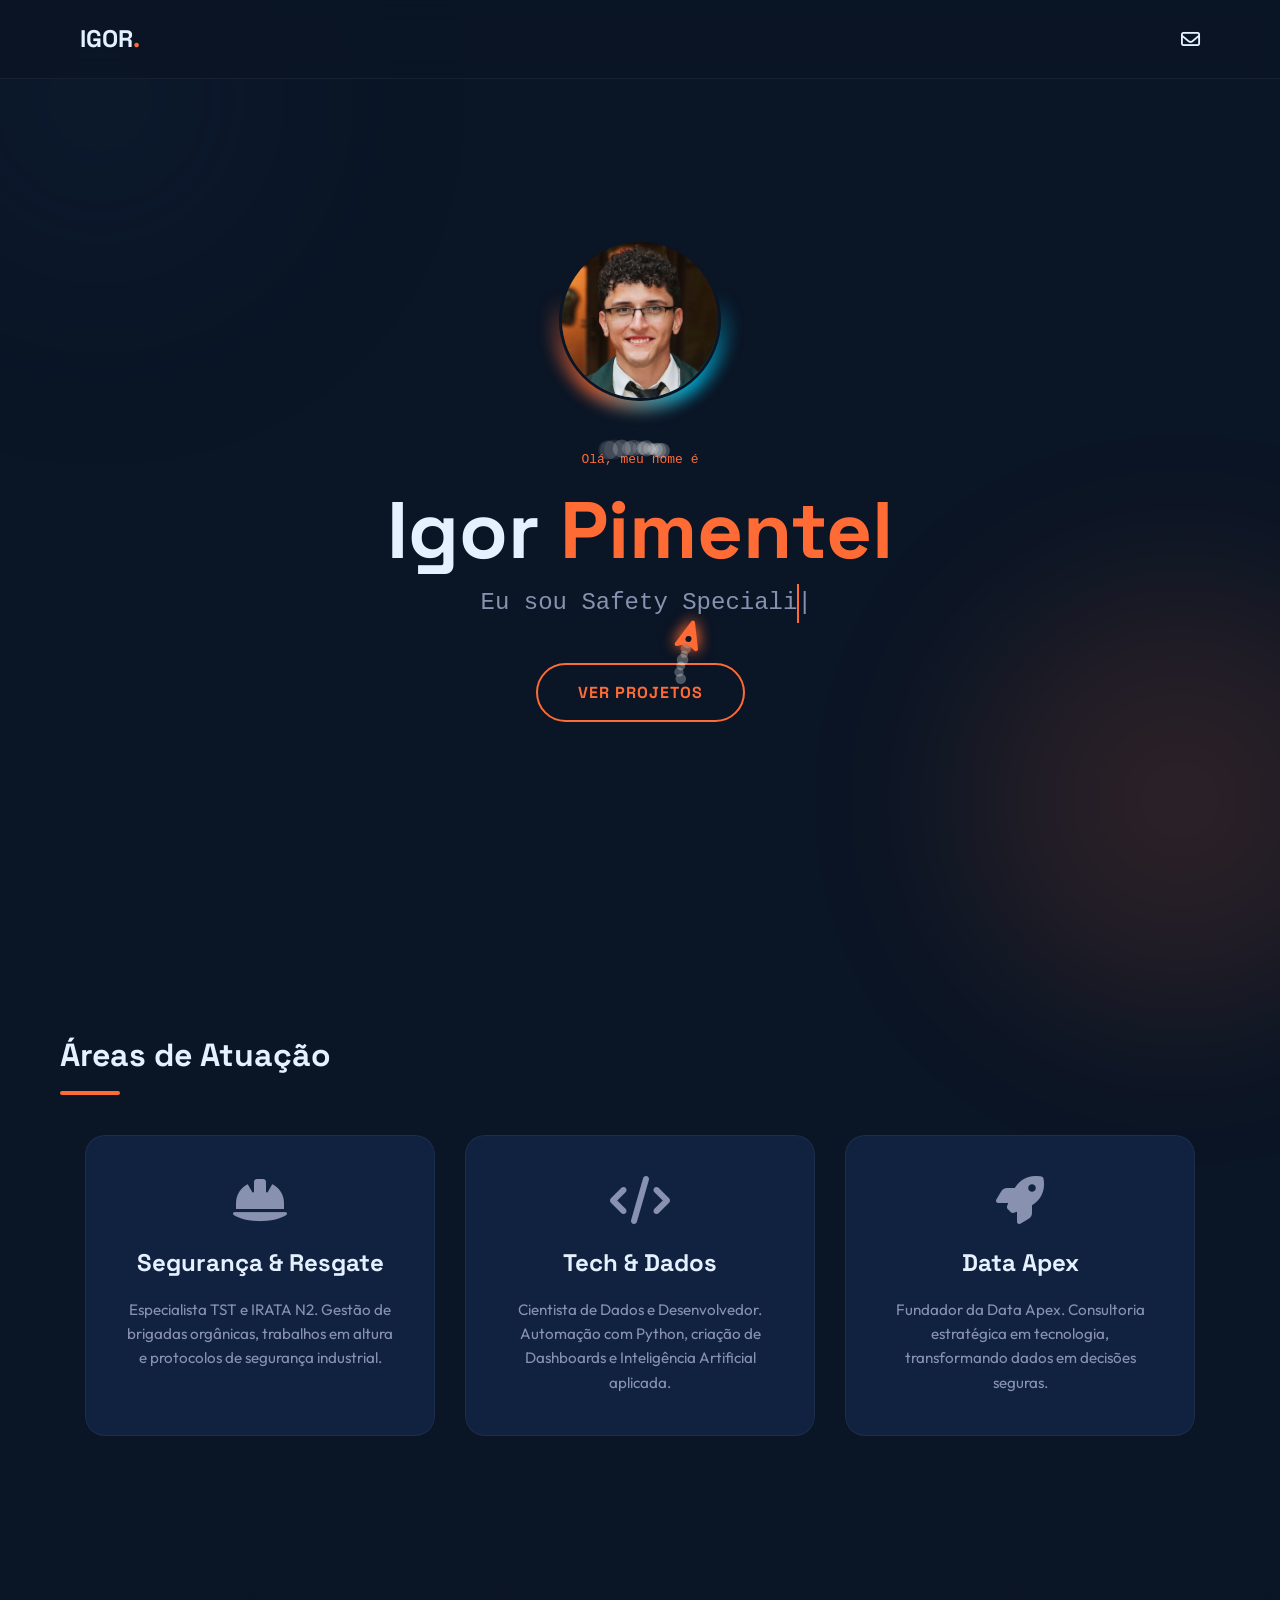
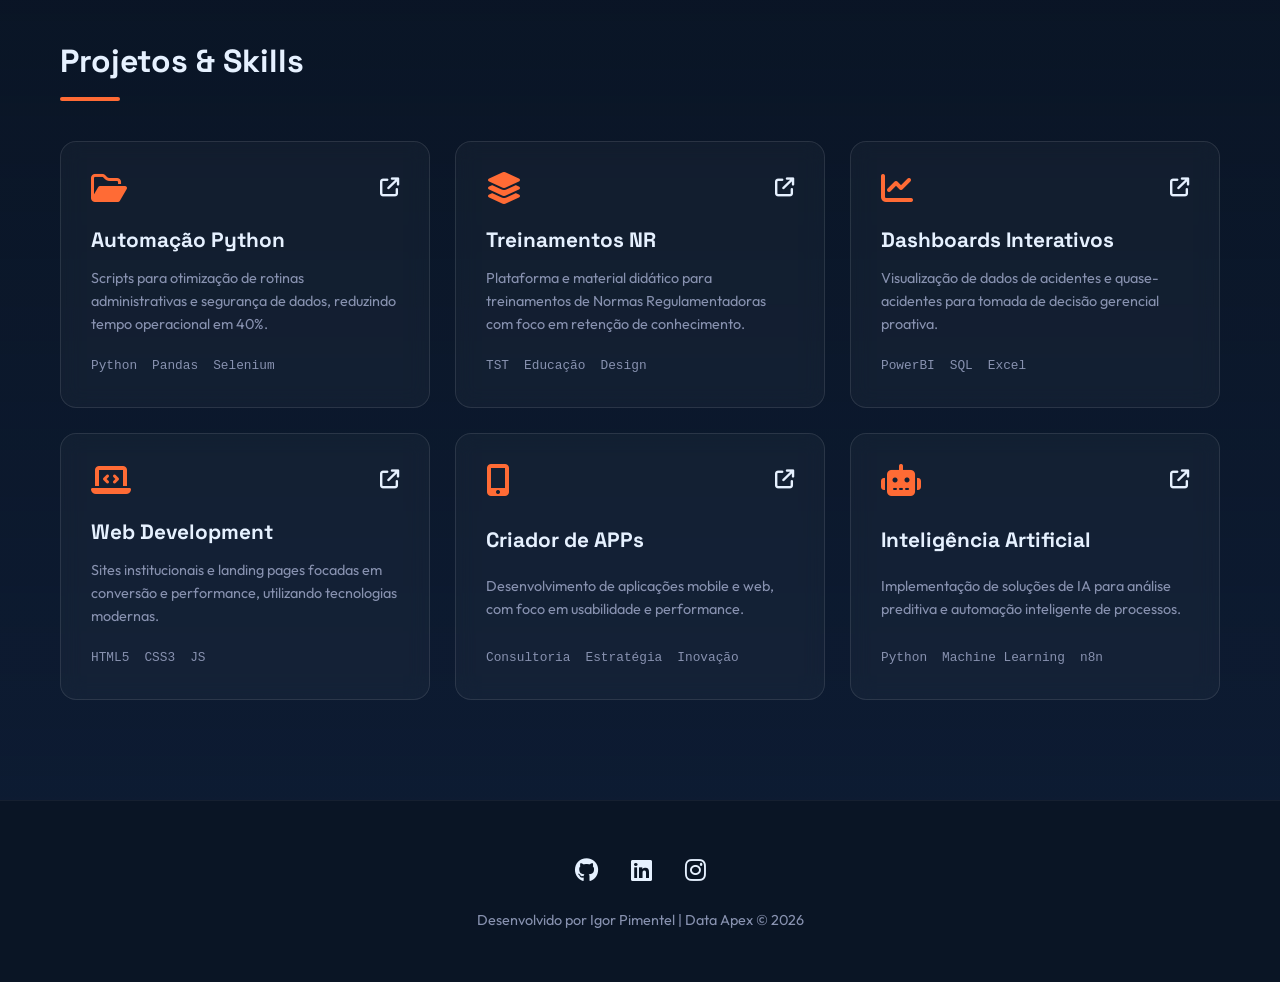
==== commit 7d9185dc: "dashboard interativo 1.0" ====
--- a/index.html
+++ b/index.html
@@ -112,10 +112,12 @@
                 <div class="project-card reveal" style="transition-delay: 200ms;">
                     <div class="card-header">
                         <i class="fa-solid fa-chart-line folder-icon"></i>
-                        <a href="#" class="external-link"><i class="fa-solid fa-arrow-up-right-from-square"></i></a>
+                        <a href="./dashboard_interativos/index.html" class="external-link"><i
+                                class="fa-solid fa-arrow-up-right-from-square"></i></a>
                     </div>
                     <h4>Dashboards Interativos</h4>
-                    <p>Visualização de dados de acidentes e quase-acidentes para tomada de decisão gerencial proativa.
+                    <p>Visualização de dados de acidentes e quase-acidentes para tomada de decisão gerencial
+                        proativa.
                     </p>
                     <div class="tech-stack">
                         <span>PowerBI</span>
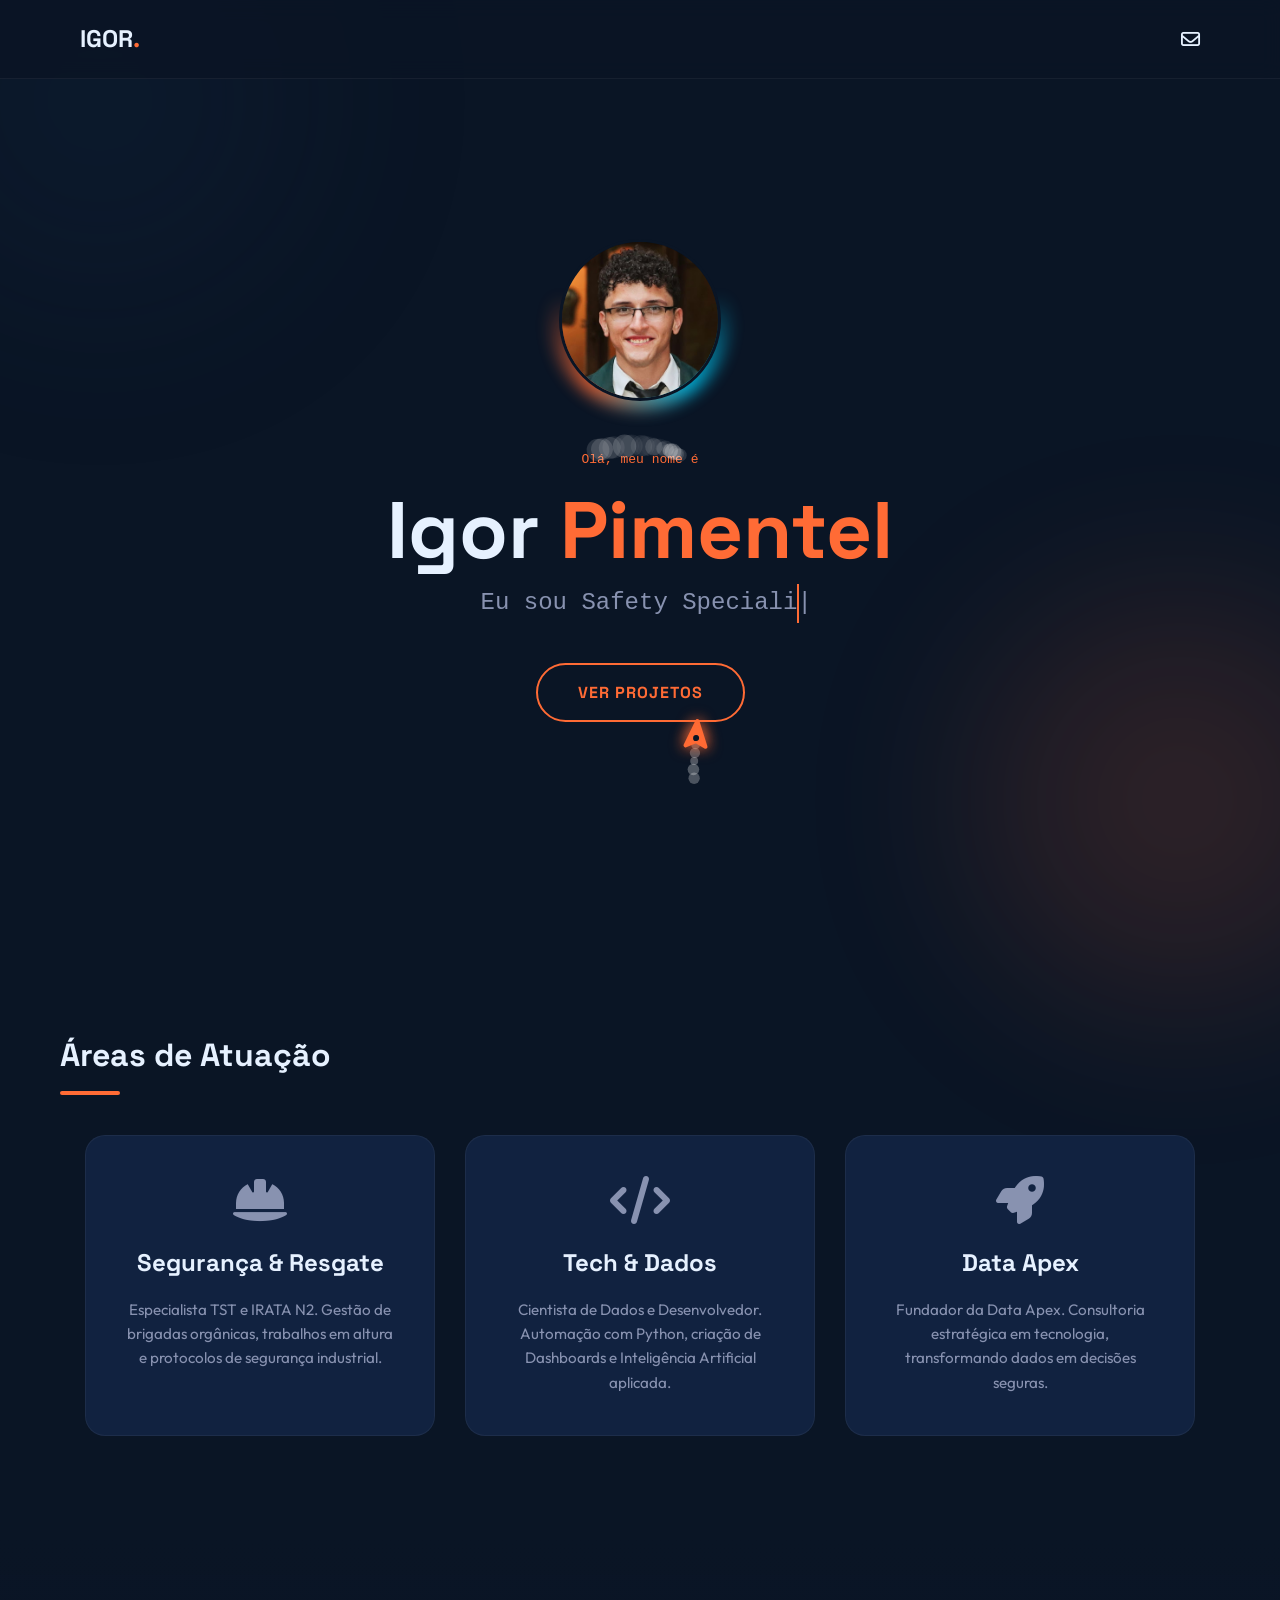
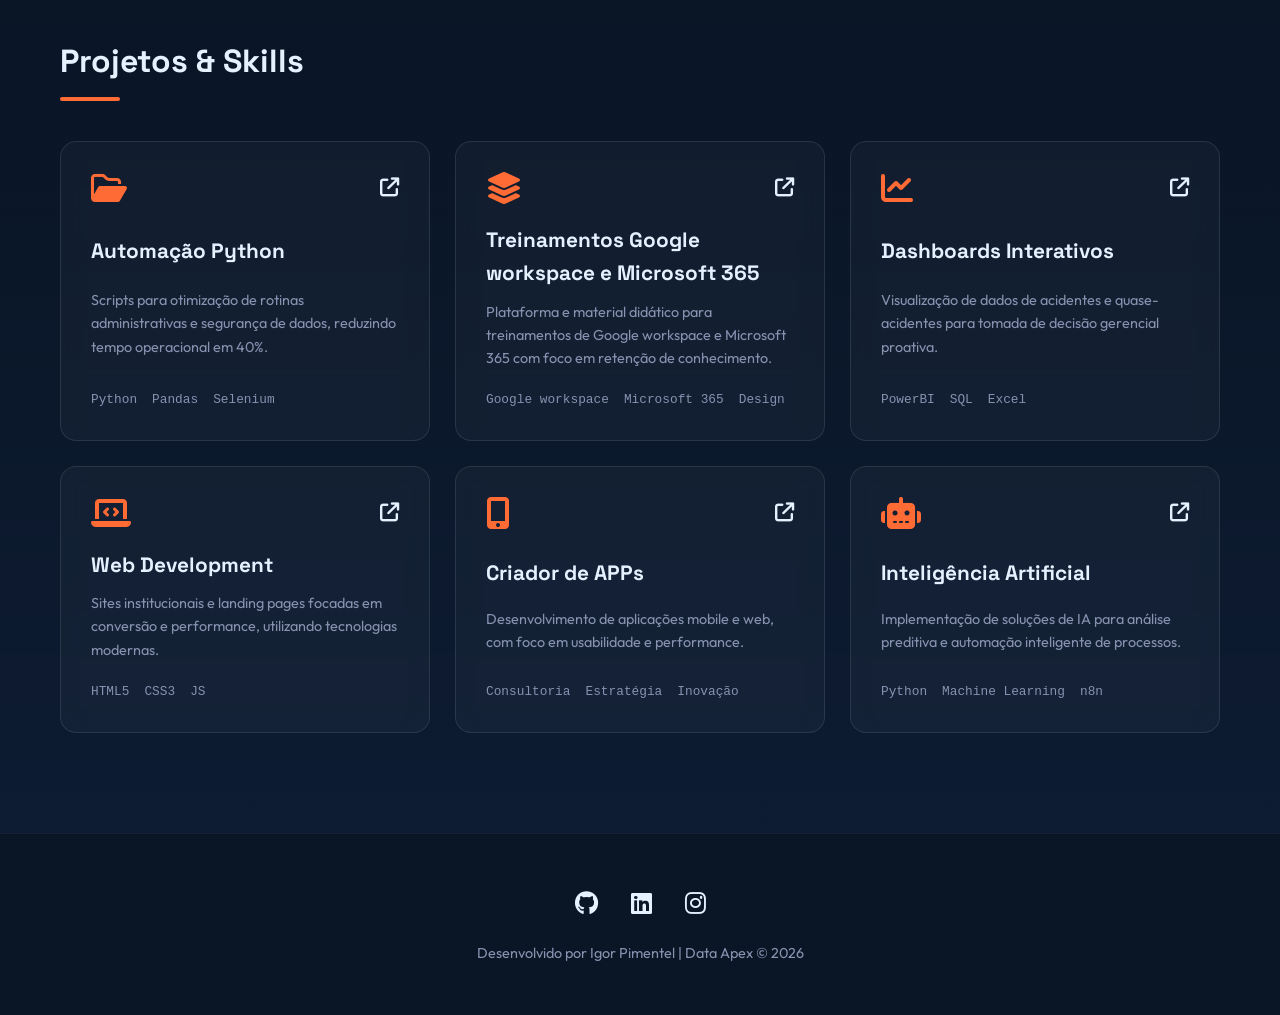
==== commit 4c6745bd: "atualização de links" ====
--- a/index.html
+++ b/index.html
@@ -97,14 +97,16 @@
                 <div class="project-card reveal" style="transition-delay: 100ms;">
                     <div class="card-header">
                         <i class="fa-solid fa-layer-group folder-icon"></i>
-                        <a href="#" class="external-link"><i class="fa-solid fa-arrow-up-right-from-square"></i></a>
-                    </div>
-                    <h4>Treinamentos NR</h4>
-                    <p>Plataforma e material didático para treinamentos de Normas Regulamentadoras com foco em retenção
+                        <a href="treinamentos/index.html" class="external-link"><i
+                                class="fa-solid fa-arrow-up-right-from-square"></i></a>
+                    </div>
+                    <h4>Treinamentos Google workspace e Microsoft 365</h4>
+                    <p>Plataforma e material didático para treinamentos de Google workspace e Microsoft 365 com foco em
+                        retenção
                         de conhecimento.</p>
                     <div class="tech-stack">
-                        <span>TST</span>
-                        <span>Educação</span>
+                        <span>Google workspace</span>
+                        <span>Microsoft 365</span>
                         <span>Design</span>
                     </div>
                 </div>
